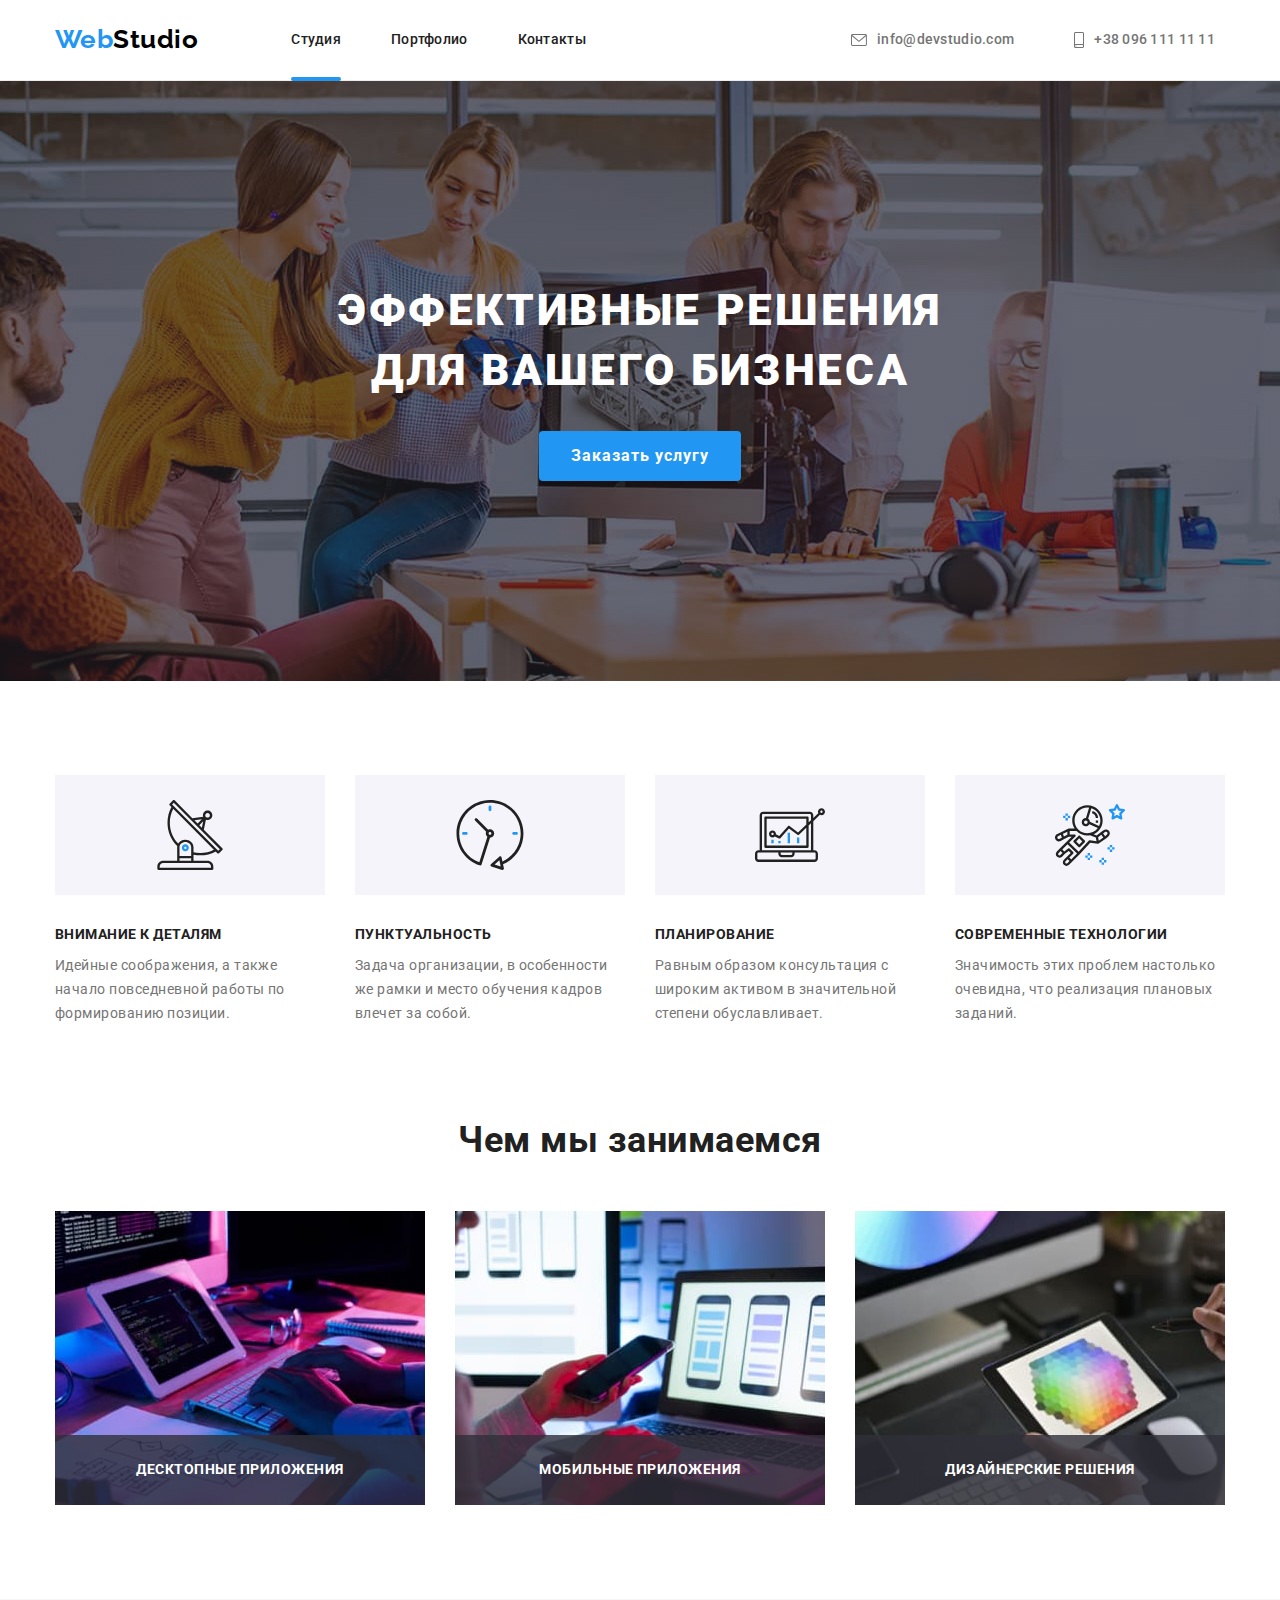
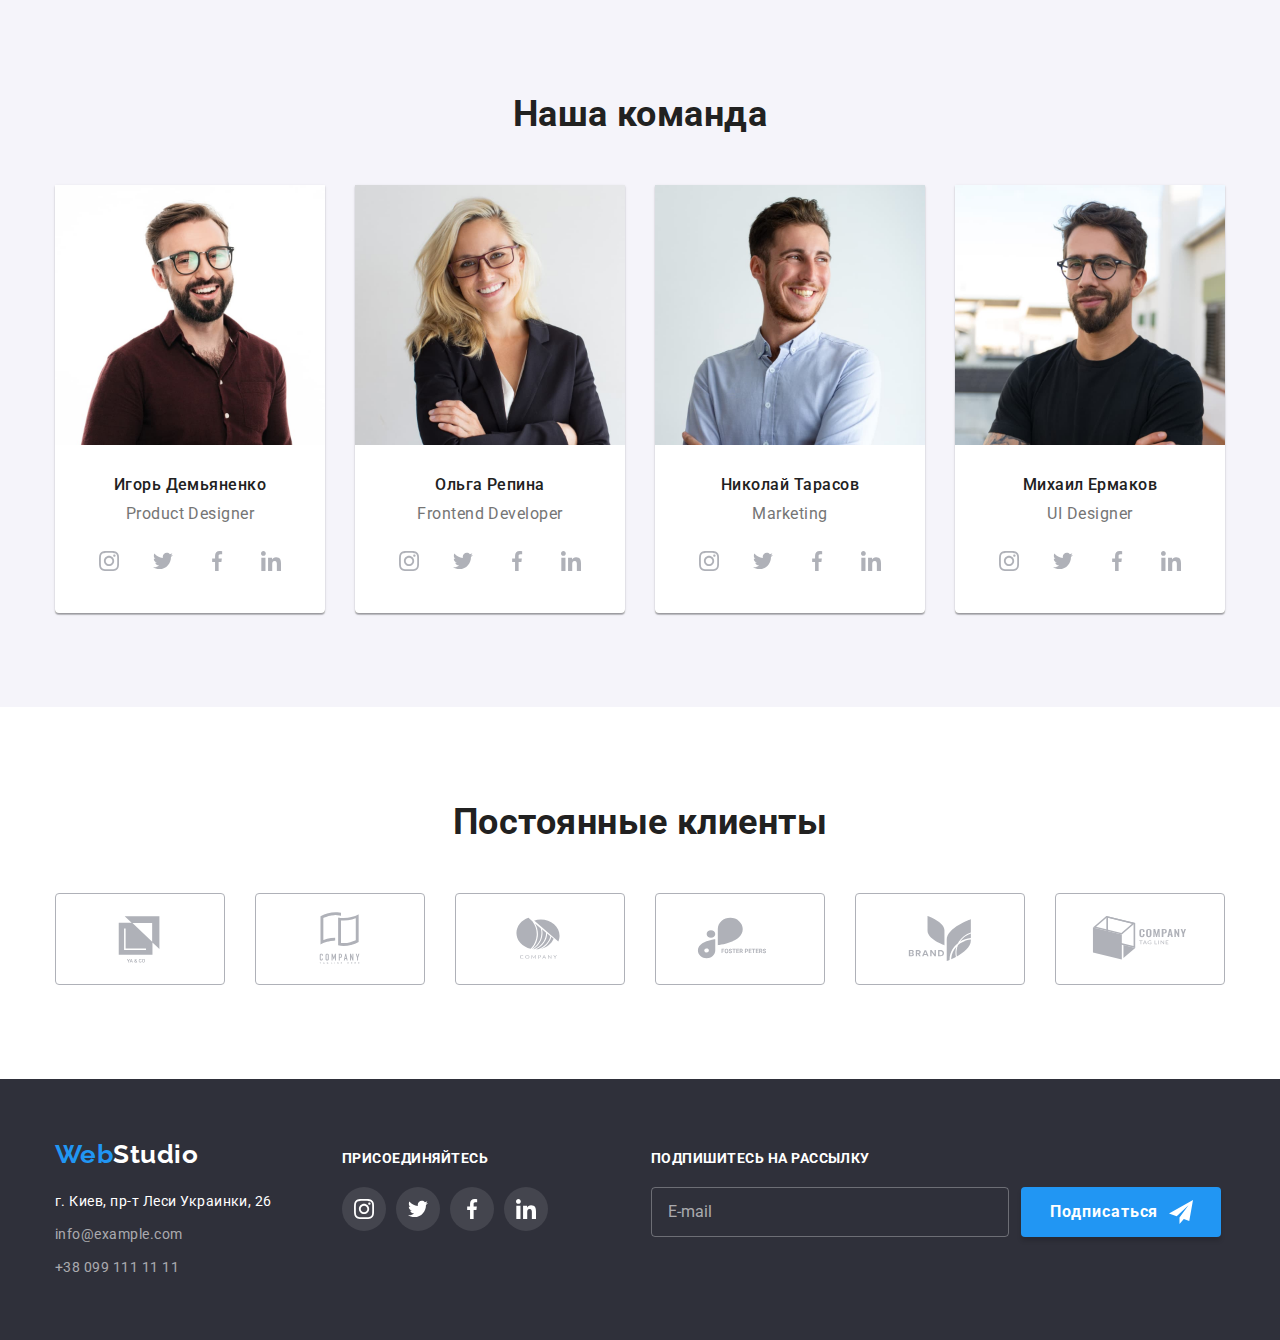
==== index.html @ 7fac299b "add SASS and BEM" ====
<!DOCTYPE html>
<html lang="ru">
  <head>
    <meta charset="UTF-8" />
    <meta http-equiv="X-UA-Compatible" content="IE=edge" />
    <meta name="viewport" content="width=device-width, initial-scale=1.0" />
    <link rel="preconnect" href="https://fonts.googleapis.com" />
    <link rel="preconnect" href="https://fonts.gstatic.com" crossorigin />
    <link
      href="https://fonts.googleapis.com/css2?family=Raleway:wght@700&family=Roboto:wght@400;500;700;900&display=swap"
      rel="stylesheet"
    />
    <title>Студия</title>
    <link
      rel="stylesheet"
      href="https://cdnjs.cloudflare.com/ajax/libs/modern-normalize/1.1.0/modern-normalize.min.css"
    />
    <link rel="stylesheet" href="./css/main.min.css" />
  </head>
  <body>
    <header class="header">
      <div class="container header-container">
        <nav class="nav">
          <a class="logo header__logo link" href="">Web<span class="logo--black">Studio</span></a>
          <ul class="nav-list list">
            <li class="nav-list__item">
              <a class="nav-list__link current link" href="./index.html">Студия</a>
            </li>
            <li class="nav-list__item">
              <a class="nav-list__link link" href="./portfolio.html">Портфолио</a>
            </li>
            <li class="nav-list__item">
              <a class="nav-list__link link" href="#contact">Контакты</a>
            </li>
          </ul>
        </nav>
        <ul class="contacts-list list">
          <li class="contacts-list__item">
            <a class="contacts-list__link link" href="mailto:info@devstudio.com">
              <svg width="16" height="12" class="contacts-list__icon">
                <use href="./images/icons.svg#icon-mail"></use>
              </svg>
              info@devstudio.com
            </a>
          </li>
          <li class="contacts-list__item">
            <a href="tel:+380961111111" class="contacts-list__link link">
              <svg width="10" height="16" class="contacts-list__icon">
                <use href="./images/icons.svg#icon-smartphone"></use>
              </svg>
              +38 096 111 11 11
            </a>
          </li>
        </ul>
      </div>
    </header>
    <main>
      <!--Hero-->
      <section class="hero">
        <div class="container hero-container">
          <h1 class="hero__title">Эффективные решения для вашего бизнеса</h1>
          <button type="button" class="btn hero__btn btn--center" data-modal-open>
            Заказать услугу
          </button>
        </div>
      </section>
      <!--Особенности-->
      <section class="benefits section">
        <!--h2 скрить как учит Репета-->
        <div class="container">
          <h2 class="benefits__title visually-hidden">Особенности</h2>
          <ul class="benefits-list list">
            <li class="benefits-list__item">
              <div class="benefits-list__icons">
                <svg width="70" height="70">
                  <use href="./images/icons.svg#icon-antenna" width="70" height="70"></use>
                </svg>
              </div>
              <h3 class="benefits-list__subtitle">Внимание к деталям</h3>
              <p class="benefits-list__subtext">
                Идейные соображения, а также начало повседневной работы по формированию позиции.
              </p>
            </li>
            <li class="benefits-list__item">
              <div class="benefits-list__icons">
                <svg width="70" height="70">
                  <use href="./images/icons.svg#icon-clock" width="70" height="70"></use>
                </svg>
              </div>
              <h3 class="benefits-list__subtitle">Пунктуальность</h3>
              <p class="benefits-list__subtext">
                Задача организации, в особенности же рамки и место обучения кадров влечет за собой.
              </p>
            </li>
            <li class="benefits-list__item">
              <div class="benefits-list__icons">
                <svg width="70" height="70">
                  <use href="./images/icons.svg#icon-diagram" width="70" height="70"></use>
                </svg>
              </div>
              <h3 class="benefits-list__subtitle">Планирование</h3>
              <p class="benefits-list__subtext">
                Равным образом консультация с широким активом в значительной степени обуславливает.
              </p>
            </li>
            <li class="benefits-list__item">
              <div class="benefits-list__icons">
                <svg width="70" height="70">
                  <use href="./images/icons.svg#icon-astronaut" width="70" height="70"></use>
                </svg>
              </div>
              <h3 class="benefits-list__subtitle">Современные технологии</h3>
              <p class="benefits-list__subtext">
                Значимость этих проблем настолько очевидна, что реализация плановых заданий.
              </p>
            </li>
          </ul>
        </div>
      </section>
      <!--Чем мы занимаемся-->
      <section class="examples section">
        <div class="container">
          <h2 class="examples__title title title--margin">Чем мы занимаемся</h2>
          <ul class="examples-list list">
            <li class="examples-list__item">
              <a class="examples-list__link link" href="">
                <div class="examples-list__wrap">
                  <h3 class="examples-list__subtitle">Десктопные приложения</h3>
                </div>
                <img src=".//images/box1.jpg" alt="верстка сайта" width="370" height="294"
              /></a>
            </li>
            <li class="examples-list__item">
              <a class="examples-list__link link" href="">
                <div class="examples-list__wrap">
                  <h3 class="examples-list__subtitle">Мобильные приложения</h3>
                </div>
                <img src=".//images/box2.jpg" alt="создание приложения" width="370" height="294"
              /></a>
            </li>
            <li class="examples-list__item">
              <a class="examples-list__link link" href="">
                <div class="examples-list__wrap">
                  <h3 class="examples-list__subtitle">Дизайнерские решения</h3>
                </div>
                <img src=".//images/box3.jpg" alt="цветовая палитра" width="370" height="294"
              /></a>
            </li>
          </ul>
        </div>
      </section>
      <!--Команда-->
      <section class="team section">
        <div class="container">
          <h2 class="team-title title title--margin">Наша команда</h2>
          <ul class="team-card card list">
            <li class="team-card__item">
              <div class="team-card__wrap">
                <img
                  class="team-card__photo"
                  src=".//images/designer.jpg"
                  alt="фотография Игоря Демьяненко"
                  width="270"
                  height="260"
                />
                <div class="team-card__text">
                  <h3 class="team-card__name">Игорь Демьяненко</h3>
                  <p lang="en" class="team-card__position">Product Designer</p>
                  <ul class="soc-list">
                    <li class="soc-list__item list">
                      <a href="" class="soc-list__link link">
                        <svg class="soc-list__icon" width="20" height="20">
                          <use href="./images/icons.svg#icon-instagram"></use>
                        </svg>
                      </a>
                    </li>
                    <li class="soc-list__item list">
                      <a href="" class="soc-list__link link">
                        <svg class="soc-list__icon" width="20" height="20">
                          <use href="./images/icons.svg#icon-twitter"></use>
                        </svg>
                      </a>
                    </li>
                    <li class="soc-list__item list">
                      <a href="" class="soc-list__link link">
                        <svg class="soc-list__icon" width="20" height="20">
                          <use href="./images/icons.svg#icon-facebook"></use>
                        </svg>
                      </a>
                    </li>
                    <li class="soc-list__item list">
                      <a href="" class="soc-list__link link">
                        <svg class="soc-list__icon" width="20" height="20">
                          <use href="./images/icons.svg#icon-linkedin"></use>
                        </svg>
                      </a>
                    </li>
                  </ul>
                </div>
              </div>
            </li>
            <li class="team-card__item">
              <div class="team-card__wrap">
                <img
                  class="team-card__photo"
                  src=".//images/developer.jpg"
                  alt="фотография Ольги Репиной"
                  width="270"
                  height="260"
                />
                <div class="team-card__text">
                  <h3 class="team-card__name">Ольга Репина</h3>
                  <p lang="en" class="team-card__position">Frontend Developer</p>
                  <ul class="soc-list">
                    <li class="soc-list__item list">
                      <a href="" class="soc-list__link link">
                        <svg class="soc-list__icon" width="20" height="20">
                          <use href="./images/icons.svg#icon-instagram"></use>
                        </svg>
                      </a>
                    </li>
                    <li class="soc-list__item list">
                      <a href="" class="soc-list__link link">
                        <svg class="soc-list__icon" width="20" height="20">
                          <use href="./images/icons.svg#icon-twitter"></use>
                        </svg>
                      </a>
                    </li>
                    <li class="soc-list__item list">
                      <a href="" class="soc-list__link link">
                        <svg class="soc-list__icon" width="20" height="20">
                          <use href="./images/icons.svg#icon-facebook"></use>
                        </svg>
                      </a>
                    </li>
                    <li class="soc-list__item list">
                      <a href="" class="soc-list__link link">
                        <svg class="soc-list__icon" width="20" height="20">
                          <use href="./images/icons.svg#icon-linkedin"></use>
                        </svg>
                      </a>
                    </li>
                  </ul>
                </div>
              </div>
            </li>
            <li class="team-card__item">
              <div class="team-card__wrap">
                <img
                  class="team-card__photo"
                  src=".//images/marketing.jpg"
                  alt="фотография Николая Тарасова"
                  width="270"
                  height="260"
                />
                <div class="team-card__text">
                  <h3 class="team-card__name">Николай Тарасов</h3>
                  <p lang="en" class="team-card__position">Marketing</p>
                  <ul class="soc-list">
                    <li class="soc-list__item list">
                      <a href="" class="soc-list__link link">
                        <svg class="soc-list__icon" width="20" height="20">
                          <use href="./images/icons.svg#icon-instagram"></use>
                        </svg>
                      </a>
                    </li>
                    <li class="soc-list__item list">
                      <a href="" class="soc-list__link link">
                        <svg class="soc-list__icon" width="20" height="20">
                          <use href="./images/icons.svg#icon-twitter"></use>
                        </svg>
                      </a>
                    </li>
                    <li class="soc-list__item list">
                      <a href="" class="soc-list__link link">
                        <svg class="soc-list__icon" width="20" height="20">
                          <use href="./images/icons.svg#icon-facebook"></use>
                        </svg>
                      </a>
                    </li>
                    <li class="soc-list__item list">
                      <a href="" class="soc-list__link link">
                        <svg class="soc-list__icon" width="20" height="20">
                          <use href="./images/icons.svg#icon-linkedin"></use>
                        </svg>
                      </a>
                    </li>
                  </ul>
                </div>
              </div>
            </li>
            <li class="team-card__item">
              <div class="team-card__wrap">
                <img
                  class="team-card__photo"
                  src=".//images/designer2.jpg"
                  alt="фотография Михаила Ермакова"
                  width="270"
                  height="260"
                />
                <div class="team-card__text">
                  <h3 class="team-card__name">Михаил Ермаков</h3>
                  <p lang="en" class="team-card__position">UI Designer</p>
                  <ul class="soc-list">
                    <li class="soc-list__item list">
                      <a href="" class="soc-list__link link">
                        <svg class="soc-list__icon" width="20" height="20">
                          <use href="./images/icons.svg#icon-instagram"></use>
                        </svg>
                      </a>
                    </li>
                    <li class="soc-list__item list">
                      <a href="" class="soc-list__link link">
                        <svg class="soc-list__icon" width="20" height="20">
                          <use href="./images/icons.svg#icon-twitter"></use>
                        </svg>
                      </a>
                    </li>
                    <li class="soc-list__item list">
                      <a href="" class="soc-list__link link">
                        <svg class="soc-list__icon" width="20" height="20">
                          <use href="./images/icons.svg#icon-facebook"></use>
                        </svg>
                      </a>
                    </li>
                    <li class="soc-list__item list">
                      <a href="" class="soc-list__link link">
                        <svg class="soc-list__icon" width="20" height="20">
                          <use href="./images/icons.svg#icon-linkedin"></use>
                        </svg>
                      </a>
                    </li>
                  </ul>
                </div>
              </div>
            </li>
          </ul>
        </div>
      </section>
      <!-- Наши клиенты -->
      <section class="clients">
        <div class="container">
          <h2 class="clients__title title title--margin">Постоянные клиенты</h2>
          <ul class="icons-list list">
            <li class="icons-list__item">
              <a class="icons-list__link" href="">
                <svg class="icons-list__icon" width="106" height="60">
                  <use href="./images/icons.svg#icon-client-1"></use>
                </svg>
              </a>
            </li>
            <li class="icons-list__item">
              <a class="icons-list__link" href="">
                <svg class="icons-list__icon" width="106" height="60">
                  <use href="./images/icons.svg#icon-client-2"></use>
                </svg>
              </a>
            </li>
            <li class="icons-list__item">
              <a class="icons-list__link" href="">
                <svg class="icons-list__icon" width="106" height="60">
                  <use href="./images/icons.svg#icon-client-3"></use>
                </svg>
              </a>
            </li>
            <li class="icons-list__item">
              <a class="icons-list__link" href="">
                <svg class="icons-list__icon" width="106" height="60">
                  <use href="./images/icons.svg#icon-client-4"></use>
                </svg>
              </a>
            </li>
            <li class="icons-list__item">
              <a class="icons-list__link" href="">
                <svg class="icons-list__icon" width="106" height="60">
                  <use href="./images/icons.svg#icon-client-5"></use>
                </svg>
              </a>
            </li>
            <li class="icons-list__item">
              <a class="icons-list__link" href="">
                <svg class="icons-list__icon" width="106" height="60">
                  <use href="./images/icons.svg#icon-client-6"></use>
                </svg>
              </a>
            </li>
          </ul>
        </div>
      </section>
    </main>
    <footer class="footer">
      <div class="container">
        <div class="footer__wrap" id="contact">
          <a href="" class="logo footer__logo link">Web<span class="logo--white">Studio</span></a>
          <address class="footer-contact">
            <p class="footer-contact__address">г. Киев, пр-т Леси Украинки, 26</p>
            <ul class="footer-contact__list list">
              <li class="footer-contact__item">
                <a href="mailto:info@example.com" class="footer-contact__link link"
                  >info@example.com</a
                >
              </li>
              <li class="footer-contact__item">
                <a href="tel:+380991111111" class="footer-contact__link link">+38 099 111 11 11</a>
              </li>
            </ul>
          </address>
        </div>
        <div class="footer-soc">
          <h2 class="footer-soc__title">присоединяйтесь</h2>
          <ul class="footer-soc__list list">
            <li class="footer-soc__item">
              <a href="" class="footer-soc__link link">
                <svg class="footer-soc__icon" width="20" height="20">
                  <use href="./images/icons.svg#icon-instagram"></use>
                </svg>
              </a>
            </li>
            <li class="footer-soc__item">
              <a href="" class="footer-soc__link link">
                <svg class="footer-soc__icon" width="20" height="20">
                  <use href="./images/icons.svg#icon-twitter"></use>
                </svg>
              </a>
            </li>
            <li class="footer-soc__item">
              <a href="" class="footer-soc__link link">
                <svg class="footer-soc__icon" width="20" height="20">
                  <use href="./images/icons.svg#icon-facebook"></use>
                </svg>
              </a>
            </li>
            <li class="footer-soc__item">
              <a href="" class="footer-soc__link link">
                <svg class="footer-soc__icon" width="20" height="20">
                  <use href="./images/icons.svg#icon-linkedin"></use>
                </svg>
              </a>
            </li>
          </ul>
        </div>
        <label class="subscribe subscribe--margin">
          <span class="subscribe__text">Подпишитесь на рассылку</span>
          <input type="email" name="sub-email" class="subscribe__input" placeholder="E-mail" />
        </label>
        <button type="submit" class="btn subscribe-btn subscribe-btn--margin btn--center">
          Подписаться
          <svg class="subscribe-btn__icon" width="24" height="24">
            <use href="./images/icons.svg#icon-send"></use>
          </svg>
        </button>
      </div>
    </footer>
    <div class="backdrop is-hidden" data-modal>
      <div class="modal">
        <button type="button" class="close-btn close-btn--position" data-modal-close>
          <svg class="icon-modal" width="11" height="11">
            <use href="./images/icons.svg#icon-close" aria-label="крестик"></use>
          </svg>
        </button>
        <form class="form">
          <h2 class="form__title">Оставьте свои данные, мы вам перезвоним</h2>
          <label class="form__label">
            <span class="form__text">Имя</span>
            <span class="form__wrap">
              <input type="text" name="user-name" class="form__input" />
              <svg class="form__icon" width="18" height="18">
                <use href="./images/icons.svg#icon-person"></use>
              </svg>
            </span>
          </label>
          <label class="form__label">
            <span class="form__text">Телефон</span>
            <span class="form__wrap">
              <input type="tel" name="tel" class="form__input" />
              <svg class="form__icon" width="18" height="18">
                <use href="./images/icons.svg#icon-phone"></use>
              </svg>
            </span>
          </label>
          <label class="form__label">
            <span class="form__text">Почта</span>
            <span class="form__wrap">
              <input type="email" name="email" class="form__input" />
              <svg class="form__icon" width="18" height="18">
                <use href="./images/icons.svg#icon-email"></use>
              </svg>
            </span>
          </label>
          <label class="form__label">
            <span class="form__text">Комментарий</span>
            <textarea name="comment" class="form__textarea" placeholder="Введите текст"></textarea>
          </label>
          <label class="form__policy">
            <input
              type="checkbox"
              name="policy"
              value="agree"
              class="form__checkbox visually-hidden"
            />
            <span class="form__policy-icon">
              <svg width="16" height="15">
                <use href="./images/icons.svg#icon-check"></use>
              </svg>
            </span>
            <span class="form__text-policy">
              Соглашаюсь с рассылкой и принимаю
              <a href="" class="form__link">Условия договора</a>
            </span>
          </label>
          <button type="submit" class="btn btn-modal btn--center">Отправить</button>
        </form>
      </div>
    </div>
    <script src="./js/modal.js"></script>
  </body>
</html>
---- css/main.min.css ----
:root{--primary-text-color: #757575;--secondary-text-color: #212121;--accent-text-color: #2196f3;--primary-bgc: #e5e5e5;--secondary-bgc: #2f303a;--typical-gap: 30px;--cubic-bezier: cubic-bezier(0.4, 0, 0.2, 1)}.visually-hidden{position:absolute;white-space:nowrap;width:1px;height:1px;overflow:hidden;border:0;padding:0;clip:rect(0 0 0 0);-webkit-clip-path:inset(50%);clip-path:inset(50%);margin:-1px}.is-hidden{opacity:0;visibility:hidden;pointer-events:none}.no-scroll{overflow:hidden}p,h1,h2,h3,h4,h5,h6{margin:0}ul{margin:0;padding-left:0}button{cursor:pointer}body{font-family:var(--main-font)}a{color:currentColor}address{font-style:normal}img{display:block;max-width:100%;height:auto}body{font-family:"Roboto",sans-serif;color:var(--primary-text-color);letter-spacing:.03em;font-size:16px}.list{list-style:none}.link{text-decoration:none}.logo{font-family:"Raleway",sans-serif;font-weight:700;font-size:26px;line-height:1.19;color:var(--accent-text-color)}.section{padding-bottom:94px;padding-top:94px}.container{width:1200px;padding-left:15px;padding-right:15px;margin-left:auto;margin-right:auto}.title{text-align:center;font-weight:700;font-size:36px;line-height:1.17;color:var(--secondary-text-color)}.title--margin{margin-bottom:50px}.btn{display:-webkit-box;display:-ms-flexbox;display:flex;-webkit-box-pack:center;-ms-flex-pack:center;justify-content:center;-webkit-box-align:center;-ms-flex-align:center;align-items:center;min-width:200px;height:50px;padding-top:10px;padding-bottom:10px;font-weight:700;font-size:16px;line-height:1.88;letter-spacing:.06em;color:#fff;background-color:var(--accent-text-color);border:rgba(0,0,0,0);border-radius:4px;-webkit-box-shadow:0px 4px 4px rgba(0,0,0,.15);box-shadow:0px 4px 4px rgba(0,0,0,.15);-webkit-transition:background-color 250ms var(--cubic-bezier);transition:background-color 250ms var(--cubic-bezier)}.btn--center{margin-left:auto;margin-right:auto}.backdrop{position:fixed;top:0;left:0;display:block;background-color:rgba(0,0,0,.2);width:100%;height:100%;-webkit-box-shadow:0px 1px 3px rgba(0,0,0,.12),0px 1px 1px rgba(0,0,0,.14),0px 2px 1px rgba(0,0,0,.2);box-shadow:0px 1px 3px rgba(0,0,0,.12),0px 1px 1px rgba(0,0,0,.14),0px 2px 1px rgba(0,0,0,.2);border-radius:4px;-webkit-transition:visibility 1000ms var(--cubic-bezier),opacity 1000ms var(--cubic-bezier);transition:visibility 1000ms var(--cubic-bezier),opacity 1000ms var(--cubic-bezier)}.backdrop.is-hidden .modal{-webkit-transform:translate(150%, 150%) scale(2);transform:translate(150%, 150%) scale(2)}.modal{position:absolute;top:50%;left:50%;width:528px;height:581px;padding:40px;-webkit-transform:translate(-50%, -50%) scale(1);transform:translate(-50%, -50%) scale(1);-webkit-transition:-webkit-transform 1000ms var(--cubic-bezier);transition:-webkit-transform 1000ms var(--cubic-bezier);transition:transform 1000ms var(--cubic-bezier);transition:transform 1000ms var(--cubic-bezier), -webkit-transform 1000ms var(--cubic-bezier);background-color:#fff;-webkit-box-shadow:0px 1px 3px rgba(0,0,0,.12),0px 1px 1px rgba(0,0,0,.14),0px 2px 1px rgba(0,0,0,.2);box-shadow:0px 1px 3px rgba(0,0,0,.12),0px 1px 1px rgba(0,0,0,.14),0px 2px 1px rgba(0,0,0,.2);border-radius:4px}.close-btn{position:absolute;top:0;right:0;width:30px;height:30px;border:1px solid rgba(0,0,0,.1);background-color:rgba(0,0,0,0);border-radius:50%;-webkit-transition:fill 250ms var(--cubic-bezier),border 250ms var(--cubic-bezier);transition:fill 250ms var(--cubic-bezier),border 250ms var(--cubic-bezier)}.close-btn:hover,.close-btn:focus{fill:var(--accent-text-color);border:2px solid var(--accent-text-color)}.close-btn--position{margin-right:8px;margin-top:8px}.form__title{margin-bottom:12px;font-weight:700;font-size:20px;line-height:1.15;text-align:center;color:var(--secondary-text-color)}.form__label{display:block;margin-bottom:10px}.form__input{width:100%;padding-top:11px;padding-bottom:11px;padding-left:42px;border:1px solid rgba(33,33,33,.2);border-radius:4px;-webkit-transition:border-color 250ms var(--cubic-bezier);transition:border-color 250ms var(--cubic-bezier)}.form__input:focus-within{border-color:var(--accent-text-color);outline:rgba(0,0,0,0)}.form__text{display:block;font-size:12px;line-height:1.16;letter-spacing:.01em;margin-bottom:4px}.form__wrap{display:block;position:relative}.form__icon{position:absolute;top:50%;left:12px;-webkit-transform:translateY(-50%);transform:translateY(-50%);-webkit-transition:fill 250ms var(--cubic-bezier);transition:fill 250ms var(--cubic-bezier)}.form__textarea{width:100%;height:120px;padding:12px 16px;border:1px solid rgba(33,33,33,.2);border-radius:4px;resize:none;-webkit-transition:border-color 250ms var(--cubic-bezier);transition:border-color 250ms var(--cubic-bezier)}.form__textarea::-webkit-input-placeholder{font-size:14px;line-height:1.33;letter-spacing:.01em;color:rgba(117,117,117,.5)}.form__textarea::-moz-placeholder{font-size:14px;line-height:1.33;letter-spacing:.01em;color:rgba(117,117,117,.5)}.form__textarea:-ms-input-placeholder{font-size:14px;line-height:1.33;letter-spacing:.01em;color:rgba(117,117,117,.5)}.form__textarea::-ms-input-placeholder{font-size:14px;line-height:1.33;letter-spacing:.01em;color:rgba(117,117,117,.5)}.form__textarea::placeholder{font-size:14px;line-height:1.33;letter-spacing:.01em;color:rgba(117,117,117,.5)}.form__textarea:focus-within{border-color:var(--accent-text-color);outline:rgba(0,0,0,0)}.form__text-policy{font-size:14px;line-height:1.71;letter-spacing:.03em}.form__link{color:var(--accent-text-color);-webkit-transition:-webkit-text-decoration 250ms var(--cubic-bezier);transition:-webkit-text-decoration 250ms var(--cubic-bezier);transition:text-decoration 250ms var(--cubic-bezier);transition:text-decoration 250ms var(--cubic-bezier), -webkit-text-decoration 250ms var(--cubic-bezier)}.form__link:hover,.form__link:focus{text-decoration:none}.form__policy{display:-webkit-box;display:-ms-flexbox;display:flex;-webkit-box-pack:center;-ms-flex-pack:center;justify-content:center;-webkit-box-align:center;-ms-flex-align:center;align-items:center}.form__wrap:focus-within>.form__icon{fill:var(--accent-text-color)}.form__policy-icon{display:-webkit-box;display:-ms-flexbox;display:flex;-webkit-box-pack:center;-ms-flex-pack:center;justify-content:center;-webkit-box-align:center;-ms-flex-align:center;align-items:center;margin-right:8px;width:16px;height:15px;border:2px solid #000;border-radius:3px;fill:rgba(0,0,0,0);-webkit-transition:border-color 250ms var(--cubic-bezier),background-color 250ms var(--cubic-bezier),fill 250ms var(--cubic-bezier),-webkit-box-shadow 250ms var(--cubic-bezier);transition:border-color 250ms var(--cubic-bezier),background-color 250ms var(--cubic-bezier),fill 250ms var(--cubic-bezier),-webkit-box-shadow 250ms var(--cubic-bezier);transition:box-shadow 250ms var(--cubic-bezier),border-color 250ms var(--cubic-bezier),background-color 250ms var(--cubic-bezier),fill 250ms var(--cubic-bezier);transition:box-shadow 250ms var(--cubic-bezier),border-color 250ms var(--cubic-bezier),background-color 250ms var(--cubic-bezier),fill 250ms var(--cubic-bezier),-webkit-box-shadow 250ms var(--cubic-bezier)}.form__checkbox:focus+.form__policy-icon{-webkit-box-shadow:0px 3px 1px rgba(0,0,0,.1),0px 1px 2px rgba(0,0,0,.08),0px 2px 2px rgba(0,0,0,.12);box-shadow:0px 3px 1px rgba(0,0,0,.1),0px 1px 2px rgba(0,0,0,.08),0px 2px 2px rgba(0,0,0,.12);border-color:var(--accent-text-color)}.form__checkbox:checked+.form__policy-icon{border-color:rgba(0,0,0,0);fill:#fff;background-color:var(--accent-text-color)}.btn-modal{margin-top:var(--typical-gap)}.btn-modal:hover,.btn-modal:focus{background-color:#188ce8}.subscribe{display:block}.subscribe--margin{margin-top:12px;margin-left:93px}.subscribe__text{margin-bottom:20px;display:block;font-weight:700;font-size:14px;line-height:1.14;text-transform:uppercase;color:#fff}.subscribe__input{width:358px;height:50px;padding:15px 16px;color:#fff;border:1px solid rgba(255,255,255,.3);border-radius:4px;background-color:rgba(0,0,0,0)}.subscribe__input::-webkit-input-placeholder{font-size:16px;line-height:1.25;color:rgba(255,255,255,.6)}.subscribe__input::-moz-placeholder{font-size:16px;line-height:1.25;color:rgba(255,255,255,.6)}.subscribe__input:-ms-input-placeholder{font-size:16px;line-height:1.25;color:rgba(255,255,255,.6)}.subscribe__input::-ms-input-placeholder{font-size:16px;line-height:1.25;color:rgba(255,255,255,.6)}.subscribe__input::placeholder{font-size:16px;line-height:1.25;color:rgba(255,255,255,.6)}.subscribe-btn{position:relative;-webkit-box-pack:start;-ms-flex-pack:start;justify-content:start;padding-left:29px}.subscribe-btn--margin{margin-left:12px;margin-top:48px}.subscribe-btn:hover,.subscribe-btn:focus{background-color:#188ce8}.subscribe-btn__icon{position:absolute;top:50%;right:28px;-webkit-transform:translateY(-50%);transform:translateY(-50%)}.header{border-bottom:1px solid #ececec}.header-container{display:-webkit-box;display:-ms-flexbox;display:flex;-webkit-box-align:center;-ms-flex-align:center;align-items:center}.header__logo{padding-top:24px;padding-bottom:25px}.logo--black{color:#000}.nav{display:-webkit-box;display:-ms-flexbox;display:flex;-webkit-box-align:center;-ms-flex-align:center;align-items:center}.current{color:var(--accent-text-color)}.current::after{content:"";position:absolute;bottom:0;left:0;margin-bottom:-1px;width:100%;height:4px;background-color:var(--accent-text-color);border-radius:2px}.nav-list{display:-webkit-box;display:-ms-flexbox;display:flex;margin-left:93px;color:var(--secondary-text-color)}.nav-list__link{display:block;padding-top:32px;padding-bottom:32px;font-weight:500;font-size:14px;line-height:1.14;letter-spacing:.02em;color:var(--secondary-text-color);-webkit-transition:color 250ms var(--cubic-bezier);transition:color 250ms var(--cubic-bezier)}.nav-list__link:hover,.nav-list__link:focus{color:var(--accent-text-color)}.nav-list__item{position:relative;margin-right:50px}.nav-list__item:not(:last-child){margin-right:50px}.contacts-list{display:-webkit-box;display:-ms-flexbox;display:flex;-webkit-box-pack:baseline;-ms-flex-pack:baseline;justify-content:baseline;margin-left:auto}.contacts-list__link{display:-webkit-box;display:-ms-flexbox;display:flex;-webkit-box-pack:baseline;-ms-flex-pack:baseline;justify-content:baseline;-webkit-box-align:center;-ms-flex-align:center;align-items:center;margin-left:50px;font-weight:500;font-size:14px;line-height:1.14;letter-spacing:.02em;color:var(--primary-text-color);-webkit-transition:color 250ms var(--cubic-bezier);transition:color 250ms var(--cubic-bezier);margin-right:10px;fill:currentColor;-webkit-transition:fill 250ms var(--cubic-bezier);transition:fill 250ms var(--cubic-bezier)}.contacts-list__link:hover,.contacts-list__link:focus{color:var(--accent-text-color)}.contacts-list__icon{margin-right:10px;fill:currentColor;-webkit-transition:fill 250ms var(--cubic-bezier);transition:fill 250ms var(--cubic-bezier)}.contacts-list__link:hover .contacts-list__icon,.contacts-list__link:focus .contacts-list__icon{fill:var(--accent-text-color)}.hero{background-color:#c4c4c4;text-align:center;padding-top:200px;padding-bottom:200px;background-image:-webkit-gradient(linear, left top, left bottom, from(rgba(47, 48, 58, 0.4)), to(rgba(47, 48, 58, 0.4))),url(../images/hero-bg.jpg);background-image:linear-gradient(rgba(47, 48, 58, 0.4), rgba(47, 48, 58, 0.4)),url(../images/hero-bg.jpg);background-repeat:no-repeat;background-position:center;max-width:1600px;margin-left:auto;margin-right:auto;background-size:cover}.hero__title{max-width:696px;text-align:center;margin:0 auto;font-weight:900;font-size:44px;line-height:1.36;letter-spacing:.06em;color:#fff;text-transform:uppercase}.hero__btn{margin-top:var(--typical-gap);padding-left:32px;padding-right:32px}.hero__btn:hover,.hero__btn:focus{background-color:#188ce8}.benefits-list{display:-webkit-box;display:-ms-flexbox;display:flex}.benefits-list__item{-ms-flex-preferred-size:calc((100% - 90px)/4);flex-basis:calc((100% - 90px)/4);margin-right:var(--typical-gap)}.benefits-list__item:last-child{margin-right:0}.benefits-list__icons{display:-webkit-box;display:-ms-flexbox;display:flex;-webkit-box-pack:center;-ms-flex-pack:center;justify-content:center;-webkit-box-align:center;-ms-flex-align:center;align-items:center;width:100%;height:120px;background-color:#f5f4fa;margin-right:var(--typical-gap);margin-bottom:var(--typical-gap)}.benefits-list__icons:last-child{margin-right:0}.benefits-list__subtitle{display:-webkit-inline-box;display:-ms-inline-flexbox;display:inline-flex;margin-bottom:10px;font-weight:700;font-size:14px;line-height:1.14;color:var(--secondary-text-color);text-transform:uppercase}.benefits-list__subtext{font-size:14px;line-height:24px}.examples{padding-top:0}.examples-list{display:-webkit-box;display:-ms-flexbox;display:flex;margin-right:calc(-1*var(--typical-gap))}.examples-list__item{-ms-flex-preferred-size:33.3333333333%;flex-basis:33.3333333333%;margin-right:var(--typical-gap)}.examples-list__link{position:relative}.examples-list__wrap{position:absolute;bottom:0;left:0;width:100%;background:rgba(47,48,58,.8)}.examples-list__subtitle{padding-top:27px;padding-bottom:27px;font-weight:700;font-size:14px;line-height:1.14;text-align:center;text-transform:uppercase;color:#fff}.team{background:#f5f4fa}.team-card{display:-webkit-box;display:-ms-flexbox;display:flex;margin-right:calc(-1*var(--typical-gap))}.team-card__item{-ms-flex-preferred-size:calc(25% - var(--typical-gap));flex-basis:calc(25% - var(--typical-gap));margin-right:var(--typical-gap);background-color:#fff}.team-card__wrap{-webkit-box-shadow:0px 1px 3px rgba(0,0,0,.12),0px 1px 1px rgba(0,0,0,.14),0px 2px 1px rgba(0,0,0,.2);box-shadow:0px 1px 3px rgba(0,0,0,.12),0px 1px 1px rgba(0,0,0,.14),0px 2px 1px rgba(0,0,0,.2);border-radius:0px 0px 4px 4px}.team-card__text{padding-top:var(--typical-gap);padding-bottom:var(--typical-gap)}.team-card__name{font-weight:500;text-align:center;margin-bottom:10px;font-size:16px;line-height:1.19;color:var(--secondary-text-color)}.team-card__position{text-align:center;line-height:1.19;margin-bottom:16px}.soc-list{display:-webkit-box;display:-ms-flexbox;display:flex;-webkit-box-pack:center;-ms-flex-pack:center;justify-content:center}.soc-list__item{margin-right:10px}.soc-list__item:last-child{margin-right:0}.soc-list__link{display:-webkit-box;display:-ms-flexbox;display:flex;-webkit-box-pack:center;-ms-flex-pack:center;justify-content:center;-webkit-box-align:center;-ms-flex-align:center;align-items:center;width:44px;height:44px;border-radius:50%;-webkit-transition:background-color 250ms var(--cubic-bezier);transition:background-color 250ms var(--cubic-bezier)}.soc-list__link:hover,.soc-list__link:focus{background-color:var(--accent-text-color)}.soc-list__icon{fill:#afb1b8;-webkit-transition:fill 250ms var(--cubic-bezier);transition:fill 250ms var(--cubic-bezier)}.soc-list__link:hover .soc-list__icon,.soc-list__link:focus .soc-list__icon{fill:#fff}.clients{padding-top:94px;padding-bottom:94px}.icons-list{display:-webkit-box;display:-ms-flexbox;display:flex}.icons-list__item{width:calc((100% - 150px)/6);height:92px;margin-right:var(--typical-gap)}.icons-list__item:last-child{margin-right:0}.icons-list__link{display:-webkit-box;display:-ms-flexbox;display:flex;-webkit-box-pack:center;-ms-flex-pack:center;justify-content:center;-webkit-box-align:center;-ms-flex-align:center;align-items:center;width:100%;height:100%;border:1px solid #afb1b8;border-radius:4px;-webkit-transition:border-color 250ms var(--cubic-bezier);transition:border-color 250ms var(--cubic-bezier)}.icons-list__link:hover,.icons-list__link:focus{border-color:var(--accent-text-color)}.icons-list__icon{fill:#afb1b8;-webkit-transition:fill 250ms var(--cubic-bezier);transition:fill 250ms var(--cubic-bezier)}.icons-list__link:hover .icons-list__icon,.icons-list__link:focus .icons-list__icon{fill:var(--accent-text-color)}.footer{background-color:var(--secondary-bgc);padding-top:60px;padding-bottom:60px}.footer .container{display:-webkit-box;display:-ms-flexbox;display:flex}.footer__logo{display:-webkit-inline-box;display:-ms-inline-flexbox;display:inline-flex;margin-bottom:20px}.logo--white{color:#fff}.footer-contact__item{margin-bottom:9px}.footer-contact__item:last-child{margin-bottom:0px}.footer-contact__address{margin-bottom:9px;font-size:14px;line-height:1.71;color:#fff}.footer-contact__link{font-size:14px;line-height:1.71;color:rgba(255,255,255,.6);-webkit-transition:color 250ms var(--cubic-bezier);transition:color 250ms var(--cubic-bezier)}.footer-contact__link:focus,.footer-contact__link:hover{color:var(--accent-text-color)}.footer-soc{margin-top:12px;margin-left:70px}.footer-soc__title{font-weight:700;font-size:14px;line-height:1.14;text-transform:uppercase;color:#fff}.footer-soc__list{display:-webkit-box;display:-ms-flexbox;display:flex}.footer-soc__item{width:44px;height:44px;margin-right:10px;margin-top:20px}.footer-soc__link{display:-webkit-box;display:-ms-flexbox;display:flex;-webkit-box-pack:center;-ms-flex-pack:center;justify-content:center;-webkit-box-align:center;-ms-flex-align:center;align-items:center;width:100%;height:100%;background-color:rgba(255,255,255,.1);border-radius:50%;-webkit-transition:background-color 250ms var(--cubic-bezier);transition:background-color 250ms var(--cubic-bezier)}.footer-soc__link:hover,.footer-soc__link:focus{background-color:var(--accent-text-color)}.footer-soc__icon{fill:#fff}.portfolio__list{display:-webkit-box;display:-ms-flexbox;display:flex;-webkit-box-pack:center;-ms-flex-pack:center;justify-content:center;margin-bottom:50px}.portfolio__item:not(:first-child){margin-left:8px}.portfolio__btn{border-color:rgba(0,0,0,0);border-radius:4px;padding:6px 22px;font-family:"Roboto",sans-serif;font-style:normal;font-weight:500;line-height:1.63;letter-spacing:.03em;color:var(--secondary-text-color);background-color:#f5f4fa;border-radius:4px;-webkit-transition:background-color 250ms var(--cubic-bezier),color 250ms var(--cubic-bezier),-webkit-box-shadow 250ms var(--cubic-bezier);transition:background-color 250ms var(--cubic-bezier),color 250ms var(--cubic-bezier),-webkit-box-shadow 250ms var(--cubic-bezier);transition:background-color 250ms var(--cubic-bezier),box-shadow 250ms var(--cubic-bezier),color 250ms var(--cubic-bezier);transition:background-color 250ms var(--cubic-bezier),box-shadow 250ms var(--cubic-bezier),color 250ms var(--cubic-bezier),-webkit-box-shadow 250ms var(--cubic-bezier)}.portfolio__btn:hover,.portfolio__btn:focus{color:#fff;background-color:var(--accent-text-color);-webkit-box-shadow:0px 3px 1px rgba(0,0,0,.1),0px 1px 2px rgba(0,0,0,.08),0px 2px 2px rgba(0,0,0,.12);box-shadow:0px 3px 1px rgba(0,0,0,.1),0px 1px 2px rgba(0,0,0,.08),0px 2px 2px rgba(0,0,0,.12)}.card-set{display:-webkit-box;display:-ms-flexbox;display:flex;-ms-flex-wrap:wrap;flex-wrap:wrap;margin-top:calc(-1*var(--typical-gap));margin-right:calc(-1*var(--typical-gap))}.card-set__item{margin-top:var(--typical-gap);margin-right:var(--typical-gap);-ms-flex-preferred-size:calc(33.3333333333% - var(--typical-gap));flex-basis:calc(33.3333333333% - var(--typical-gap))}.card-set__link{display:block;-webkit-transition:-webkit-box-shadow 250ms var(--cubic-bezier);transition:-webkit-box-shadow 250ms var(--cubic-bezier);transition:box-shadow 250ms var(--cubic-bezier);transition:box-shadow 250ms var(--cubic-bezier), -webkit-box-shadow 250ms var(--cubic-bezier)}.card-set__link:hover,.card-set__link:focus{-webkit-box-shadow:0px 1px 1px rgba(0,0,0,.12),0px 4px 4px rgba(0,0,0,.06),1px 4px 6px rgba(0,0,0,.16);box-shadow:0px 1px 1px rgba(0,0,0,.12),0px 4px 4px rgba(0,0,0,.06),1px 4px 6px rgba(0,0,0,.16)}.card-set__wrap{position:relative;overflow:hidden}.card-set__wrap::before{content:"";position:absolute;-webkit-transform:translateY(100%);transform:translateY(100%);-webkit-transition:-webkit-transform 250ms var(--cubic-bezier);transition:-webkit-transform 250ms var(--cubic-bezier);transition:transform 250ms var(--cubic-bezier);transition:transform 250ms var(--cubic-bezier), -webkit-transform 250ms var(--cubic-bezier);display:block;width:100%;height:100%;background-color:rgba(33,150,243,.9)}.card-set__image{max-width:370px}.card-set__overlay{position:absolute;-webkit-transform:translateY(100%);transform:translateY(100%);-webkit-transition:-webkit-transform 250ms var(--cubic-bezier);transition:-webkit-transform 250ms var(--cubic-bezier);transition:transform 250ms var(--cubic-bezier);transition:transform 250ms var(--cubic-bezier), -webkit-transform 250ms var(--cubic-bezier);top:0;left:0;padding-left:24px;padding-right:24px;display:-webkit-box;display:-ms-flexbox;display:flex;-webkit-box-pack:center;-ms-flex-pack:center;justify-content:center;-webkit-box-align:center;-ms-flex-align:center;align-items:center;width:100%;height:100%;font-size:18px;line-height:1.56;color:#fff}.card-set__info{padding:20px 24px;background:#fff;border-bottom:1px solid #eee;border-left:1px solid #eee;border-right:1px solid #eee}.card-set__name{font-weight:700;font-size:18px;line-height:2;color:var(--secondary-text-color);letter-spacing:.06em}.card-set__text{margin-top:4px;line-height:1.88;color:var(--primary-text-color)}.card-set__link:hover .card-set__wrap::before,.card-set__link:hover .card-set__overlay{-webkit-transform:translateY(0);transform:translateY(0)}/*# sourceMappingURL=main.min.css.map */
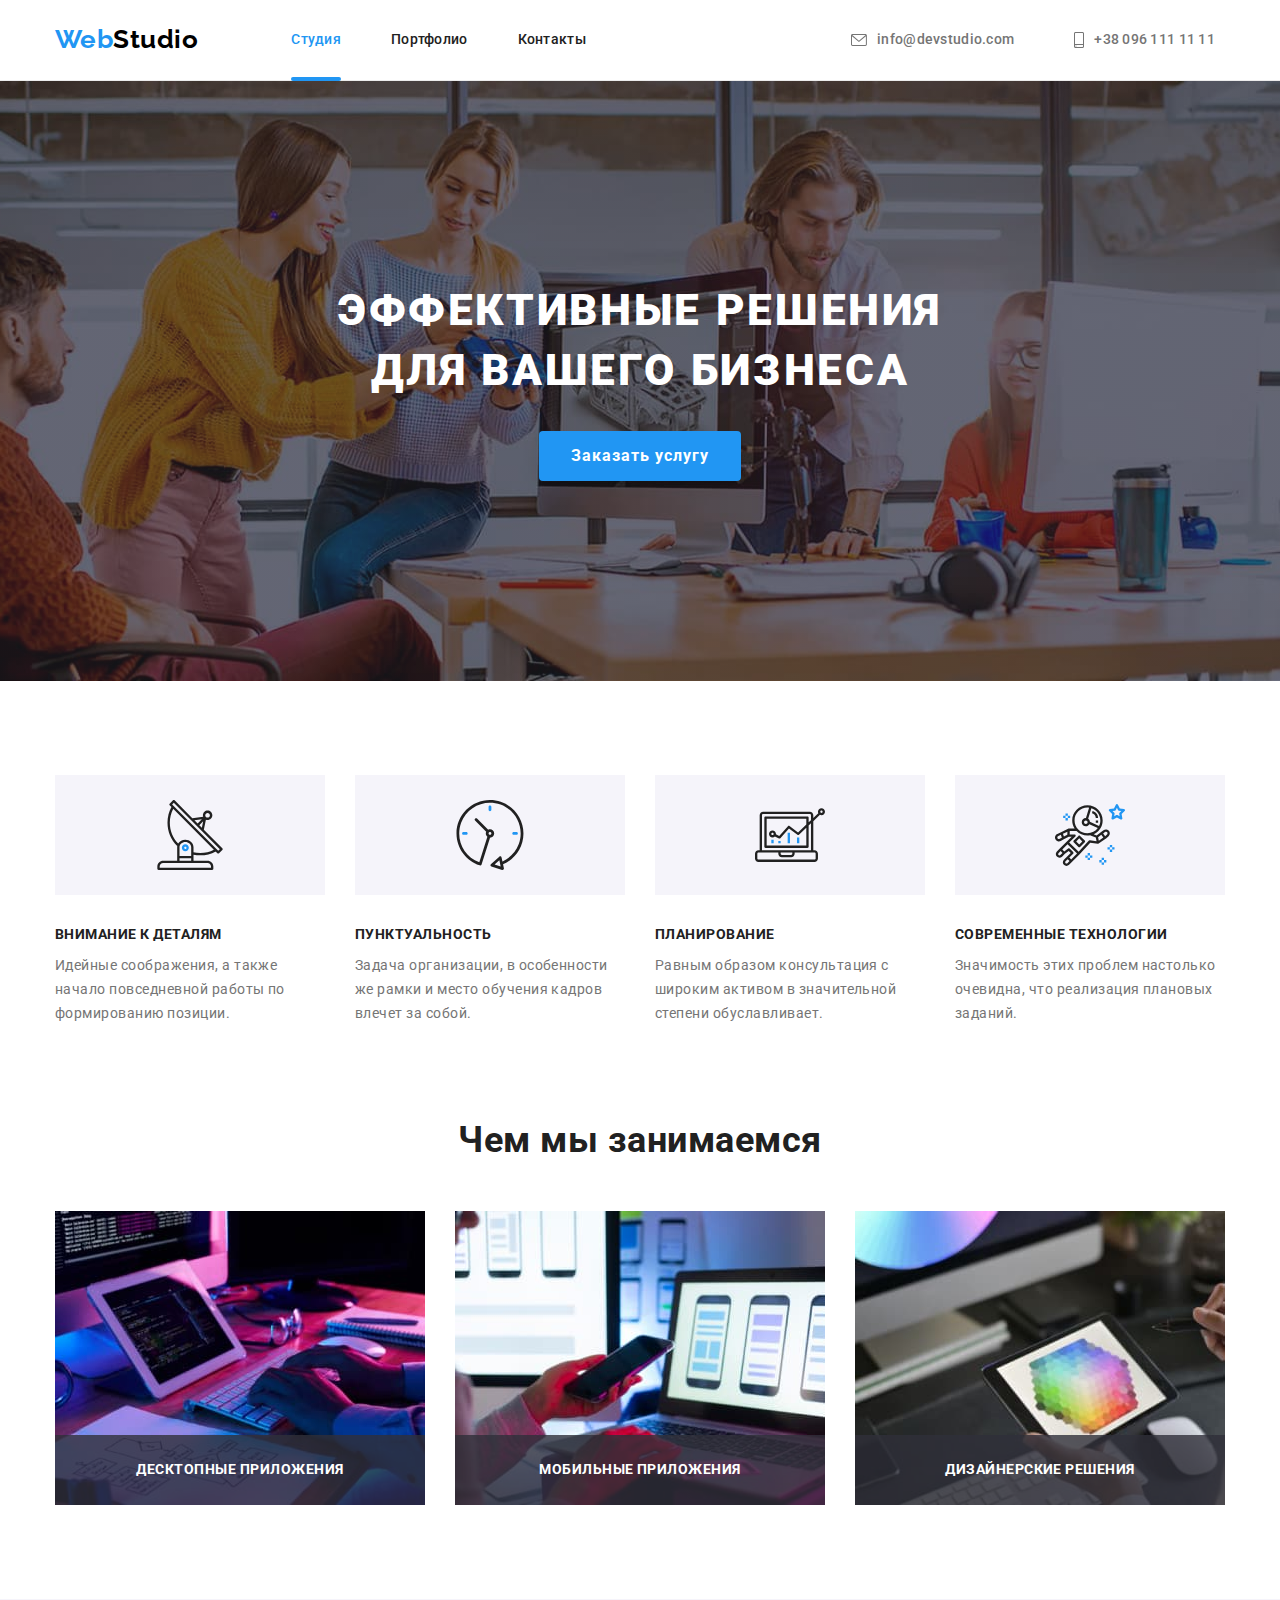
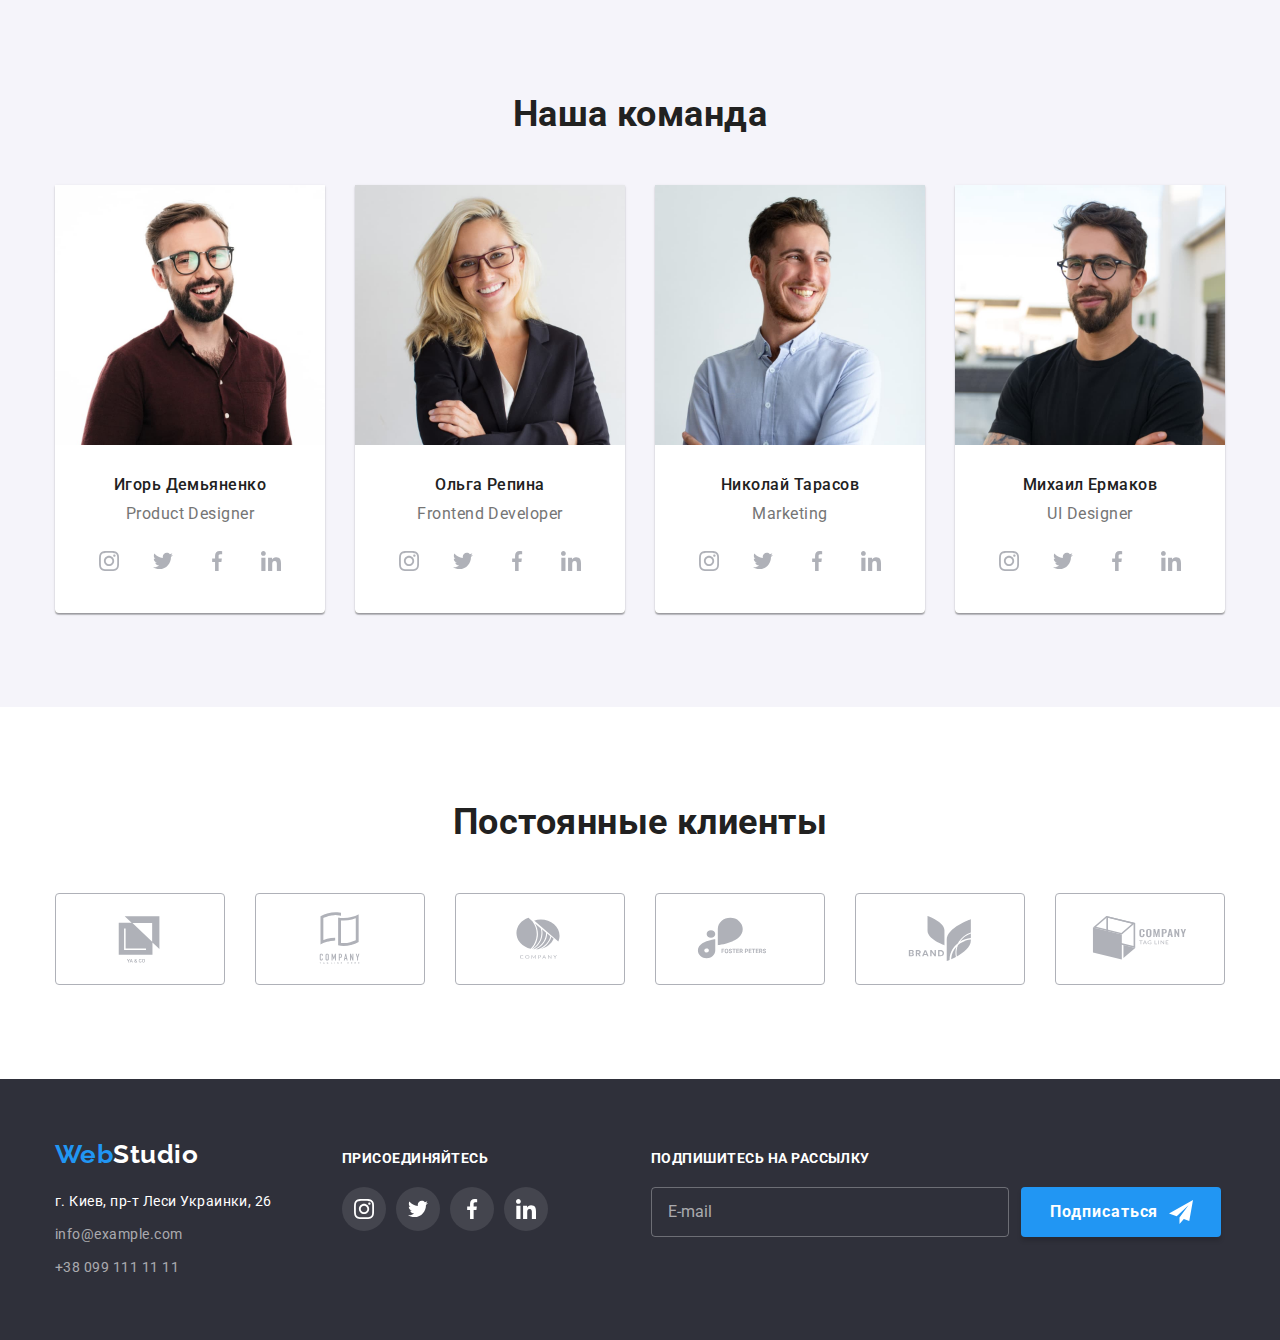
==== commit 4b5321ab: "add edits" ====
--- a/index.html
+++ b/index.html
@@ -21,10 +21,10 @@
     <header class="header">
       <div class="container header-container">
         <nav class="nav">
-          <a class="logo header__logo link" href="">Web<span class="logo--black">Studio</span></a>
+          <a class="logo logo--header link" href="">Web<span class="logo--black">Studio</span></a>
           <ul class="nav-list list">
             <li class="nav-list__item">
-              <a class="nav-list__link current link" href="./index.html">Студия</a>
+              <a class="nav-list__link nav-list__link--current link" href="./index.html">Студия</a>
             </li>
             <li class="nav-list__item">
               <a class="nav-list__link link" href="./portfolio.html">Портфолио</a>
@@ -65,52 +65,52 @@
         </div>
       </section>
       <!--Особенности-->
-      <section class="benefits section">
+      <section class="section">
         <!--h2 скрить как учит Репета-->
         <div class="container">
           <h2 class="benefits__title visually-hidden">Особенности</h2>
-          <ul class="benefits-list list">
-            <li class="benefits-list__item">
-              <div class="benefits-list__icons">
+          <ul class="benefits list">
+            <li class="benefits__item">
+              <div class="benefits__icons">
                 <svg width="70" height="70">
                   <use href="./images/icons.svg#icon-antenna" width="70" height="70"></use>
                 </svg>
               </div>
-              <h3 class="benefits-list__subtitle">Внимание к деталям</h3>
-              <p class="benefits-list__subtext">
+              <h3 class="benefits__subtitle">Внимание к деталям</h3>
+              <p class="benefits__subtext">
                 Идейные соображения, а также начало повседневной работы по формированию позиции.
               </p>
             </li>
-            <li class="benefits-list__item">
-              <div class="benefits-list__icons">
+            <li class="benefits__item">
+              <div class="benefits__icons">
                 <svg width="70" height="70">
                   <use href="./images/icons.svg#icon-clock" width="70" height="70"></use>
                 </svg>
               </div>
-              <h3 class="benefits-list__subtitle">Пунктуальность</h3>
-              <p class="benefits-list__subtext">
+              <h3 class="benefits__subtitle">Пунктуальность</h3>
+              <p class="benefits__subtext">
                 Задача организации, в особенности же рамки и место обучения кадров влечет за собой.
               </p>
             </li>
-            <li class="benefits-list__item">
-              <div class="benefits-list__icons">
+            <li class="benefits__item">
+              <div class="benefits__icons">
                 <svg width="70" height="70">
                   <use href="./images/icons.svg#icon-diagram" width="70" height="70"></use>
                 </svg>
               </div>
-              <h3 class="benefits-list__subtitle">Планирование</h3>
-              <p class="benefits-list__subtext">
+              <h3 class="benefits__subtitle">Планирование</h3>
+              <p class="benefits__subtext">
                 Равным образом консультация с широким активом в значительной степени обуславливает.
               </p>
             </li>
-            <li class="benefits-list__item">
-              <div class="benefits-list__icons">
+            <li class="benefits__item">
+              <div class="benefits__icons">
                 <svg width="70" height="70">
                   <use href="./images/icons.svg#icon-astronaut" width="70" height="70"></use>
                 </svg>
               </div>
-              <h3 class="benefits-list__subtitle">Современные технологии</h3>
-              <p class="benefits-list__subtext">
+              <h3 class="benefits__subtitle">Современные технологии</h3>
+              <p class="benefits__subtext">
                 Значимость этих проблем настолько очевидна, что реализация плановых заданий.
               </p>
             </li>
@@ -391,7 +391,7 @@
     <footer class="footer">
       <div class="container">
         <div class="footer__wrap" id="contact">
-          <a href="" class="logo footer__logo link">Web<span class="logo--white">Studio</span></a>
+          <a href="" class="logo logo--footer link">Web<span class="logo--white">Studio</span></a>
           <address class="footer-contact">
             <p class="footer-contact__address">г. Киев, пр-т Леси Украинки, 26</p>
             <ul class="footer-contact__list list">
--- a/css/main.min.css
+++ b/css/main.min.css
@@ -1 +1 @@
-:root{--primary-text-color: #757575;--secondary-text-color: #212121;--accent-text-color: #2196f3;--primary-bgc: #e5e5e5;--secondary-bgc: #2f303a;--typical-gap: 30px;--cubic-bezier: cubic-bezier(0.4, 0, 0.2, 1)}.visually-hidden{position:absolute;white-space:nowrap;width:1px;height:1px;overflow:hidden;border:0;padding:0;clip:rect(0 0 0 0);-webkit-clip-path:inset(50%);clip-path:inset(50%);margin:-1px}.is-hidden{opacity:0;visibility:hidden;pointer-events:none}.no-scroll{overflow:hidden}p,h1,h2,h3,h4,h5,h6{margin:0}ul{margin:0;padding-left:0}button{cursor:pointer}body{font-family:var(--main-font)}a{color:currentColor}address{font-style:normal}img{display:block;max-width:100%;height:auto}body{font-family:"Roboto",sans-serif;color:var(--primary-text-color);letter-spacing:.03em;font-size:16px}.list{list-style:none}.link{text-decoration:none}.logo{font-family:"Raleway",sans-serif;font-weight:700;font-size:26px;line-height:1.19;color:var(--accent-text-color)}.section{padding-bottom:94px;padding-top:94px}.container{width:1200px;padding-left:15px;padding-right:15px;margin-left:auto;margin-right:auto}.title{text-align:center;font-weight:700;font-size:36px;line-height:1.17;color:var(--secondary-text-color)}.title--margin{margin-bottom:50px}.btn{display:-webkit-box;display:-ms-flexbox;display:flex;-webkit-box-pack:center;-ms-flex-pack:center;justify-content:center;-webkit-box-align:center;-ms-flex-align:center;align-items:center;min-width:200px;height:50px;padding-top:10px;padding-bottom:10px;font-weight:700;font-size:16px;line-height:1.88;letter-spacing:.06em;color:#fff;background-color:var(--accent-text-color);border:rgba(0,0,0,0);border-radius:4px;-webkit-box-shadow:0px 4px 4px rgba(0,0,0,.15);box-shadow:0px 4px 4px rgba(0,0,0,.15);-webkit-transition:background-color 250ms var(--cubic-bezier);transition:background-color 250ms var(--cubic-bezier)}.btn--center{margin-left:auto;margin-right:auto}.backdrop{position:fixed;top:0;left:0;display:block;background-color:rgba(0,0,0,.2);width:100%;height:100%;-webkit-box-shadow:0px 1px 3px rgba(0,0,0,.12),0px 1px 1px rgba(0,0,0,.14),0px 2px 1px rgba(0,0,0,.2);box-shadow:0px 1px 3px rgba(0,0,0,.12),0px 1px 1px rgba(0,0,0,.14),0px 2px 1px rgba(0,0,0,.2);border-radius:4px;-webkit-transition:visibility 1000ms var(--cubic-bezier),opacity 1000ms var(--cubic-bezier);transition:visibility 1000ms var(--cubic-bezier),opacity 1000ms var(--cubic-bezier)}.backdrop.is-hidden .modal{-webkit-transform:translate(150%, 150%) scale(2);transform:translate(150%, 150%) scale(2)}.modal{position:absolute;top:50%;left:50%;width:528px;height:581px;padding:40px;-webkit-transform:translate(-50%, -50%) scale(1);transform:translate(-50%, -50%) scale(1);-webkit-transition:-webkit-transform 1000ms var(--cubic-bezier);transition:-webkit-transform 1000ms var(--cubic-bezier);transition:transform 1000ms var(--cubic-bezier);transition:transform 1000ms var(--cubic-bezier), -webkit-transform 1000ms var(--cubic-bezier);background-color:#fff;-webkit-box-shadow:0px 1px 3px rgba(0,0,0,.12),0px 1px 1px rgba(0,0,0,.14),0px 2px 1px rgba(0,0,0,.2);box-shadow:0px 1px 3px rgba(0,0,0,.12),0px 1px 1px rgba(0,0,0,.14),0px 2px 1px rgba(0,0,0,.2);border-radius:4px}.close-btn{position:absolute;top:0;right:0;width:30px;height:30px;border:1px solid rgba(0,0,0,.1);background-color:rgba(0,0,0,0);border-radius:50%;-webkit-transition:fill 250ms var(--cubic-bezier),border 250ms var(--cubic-bezier);transition:fill 250ms var(--cubic-bezier),border 250ms var(--cubic-bezier)}.close-btn:hover,.close-btn:focus{fill:var(--accent-text-color);border:2px solid var(--accent-text-color)}.close-btn--position{margin-right:8px;margin-top:8px}.form__title{margin-bottom:12px;font-weight:700;font-size:20px;line-height:1.15;text-align:center;color:var(--secondary-text-color)}.form__label{display:block;margin-bottom:10px}.form__input{width:100%;padding-top:11px;padding-bottom:11px;padding-left:42px;border:1px solid rgba(33,33,33,.2);border-radius:4px;-webkit-transition:border-color 250ms var(--cubic-bezier);transition:border-color 250ms var(--cubic-bezier)}.form__input:focus-within{border-color:var(--accent-text-color);outline:rgba(0,0,0,0)}.form__text{display:block;font-size:12px;line-height:1.16;letter-spacing:.01em;margin-bottom:4px}.form__wrap{display:block;position:relative}.form__icon{position:absolute;top:50%;left:12px;-webkit-transform:translateY(-50%);transform:translateY(-50%);-webkit-transition:fill 250ms var(--cubic-bezier);transition:fill 250ms var(--cubic-bezier)}.form__textarea{width:100%;height:120px;padding:12px 16px;border:1px solid rgba(33,33,33,.2);border-radius:4px;resize:none;-webkit-transition:border-color 250ms var(--cubic-bezier);transition:border-color 250ms var(--cubic-bezier)}.form__textarea::-webkit-input-placeholder{font-size:14px;line-height:1.33;letter-spacing:.01em;color:rgba(117,117,117,.5)}.form__textarea::-moz-placeholder{font-size:14px;line-height:1.33;letter-spacing:.01em;color:rgba(117,117,117,.5)}.form__textarea:-ms-input-placeholder{font-size:14px;line-height:1.33;letter-spacing:.01em;color:rgba(117,117,117,.5)}.form__textarea::-ms-input-placeholder{font-size:14px;line-height:1.33;letter-spacing:.01em;color:rgba(117,117,117,.5)}.form__textarea::placeholder{font-size:14px;line-height:1.33;letter-spacing:.01em;color:rgba(117,117,117,.5)}.form__textarea:focus-within{border-color:var(--accent-text-color);outline:rgba(0,0,0,0)}.form__text-policy{font-size:14px;line-height:1.71;letter-spacing:.03em}.form__link{color:var(--accent-text-color);-webkit-transition:-webkit-text-decoration 250ms var(--cubic-bezier);transition:-webkit-text-decoration 250ms var(--cubic-bezier);transition:text-decoration 250ms var(--cubic-bezier);transition:text-decoration 250ms var(--cubic-bezier), -webkit-text-decoration 250ms var(--cubic-bezier)}.form__link:hover,.form__link:focus{text-decoration:none}.form__policy{display:-webkit-box;display:-ms-flexbox;display:flex;-webkit-box-pack:center;-ms-flex-pack:center;justify-content:center;-webkit-box-align:center;-ms-flex-align:center;align-items:center}.form__wrap:focus-within>.form__icon{fill:var(--accent-text-color)}.form__policy-icon{display:-webkit-box;display:-ms-flexbox;display:flex;-webkit-box-pack:center;-ms-flex-pack:center;justify-content:center;-webkit-box-align:center;-ms-flex-align:center;align-items:center;margin-right:8px;width:16px;height:15px;border:2px solid #000;border-radius:3px;fill:rgba(0,0,0,0);-webkit-transition:border-color 250ms var(--cubic-bezier),background-color 250ms var(--cubic-bezier),fill 250ms var(--cubic-bezier),-webkit-box-shadow 250ms var(--cubic-bezier);transition:border-color 250ms var(--cubic-bezier),background-color 250ms var(--cubic-bezier),fill 250ms var(--cubic-bezier),-webkit-box-shadow 250ms var(--cubic-bezier);transition:box-shadow 250ms var(--cubic-bezier),border-color 250ms var(--cubic-bezier),background-color 250ms var(--cubic-bezier),fill 250ms var(--cubic-bezier);transition:box-shadow 250ms var(--cubic-bezier),border-color 250ms var(--cubic-bezier),background-color 250ms var(--cubic-bezier),fill 250ms var(--cubic-bezier),-webkit-box-shadow 250ms var(--cubic-bezier)}.form__checkbox:focus+.form__policy-icon{-webkit-box-shadow:0px 3px 1px rgba(0,0,0,.1),0px 1px 2px rgba(0,0,0,.08),0px 2px 2px rgba(0,0,0,.12);box-shadow:0px 3px 1px rgba(0,0,0,.1),0px 1px 2px rgba(0,0,0,.08),0px 2px 2px rgba(0,0,0,.12);border-color:var(--accent-text-color)}.form__checkbox:checked+.form__policy-icon{border-color:rgba(0,0,0,0);fill:#fff;background-color:var(--accent-text-color)}.btn-modal{margin-top:var(--typical-gap)}.btn-modal:hover,.btn-modal:focus{background-color:#188ce8}.subscribe{display:block}.subscribe--margin{margin-top:12px;margin-left:93px}.subscribe__text{margin-bottom:20px;display:block;font-weight:700;font-size:14px;line-height:1.14;text-transform:uppercase;color:#fff}.subscribe__input{width:358px;height:50px;padding:15px 16px;color:#fff;border:1px solid rgba(255,255,255,.3);border-radius:4px;background-color:rgba(0,0,0,0)}.subscribe__input::-webkit-input-placeholder{font-size:16px;line-height:1.25;color:rgba(255,255,255,.6)}.subscribe__input::-moz-placeholder{font-size:16px;line-height:1.25;color:rgba(255,255,255,.6)}.subscribe__input:-ms-input-placeholder{font-size:16px;line-height:1.25;color:rgba(255,255,255,.6)}.subscribe__input::-ms-input-placeholder{font-size:16px;line-height:1.25;color:rgba(255,255,255,.6)}.subscribe__input::placeholder{font-size:16px;line-height:1.25;color:rgba(255,255,255,.6)}.subscribe-btn{position:relative;-webkit-box-pack:start;-ms-flex-pack:start;justify-content:start;padding-left:29px}.subscribe-btn--margin{margin-left:12px;margin-top:48px}.subscribe-btn:hover,.subscribe-btn:focus{background-color:#188ce8}.subscribe-btn__icon{position:absolute;top:50%;right:28px;-webkit-transform:translateY(-50%);transform:translateY(-50%)}.header{border-bottom:1px solid #ececec}.header-container{display:-webkit-box;display:-ms-flexbox;display:flex;-webkit-box-align:center;-ms-flex-align:center;align-items:center}.header__logo{padding-top:24px;padding-bottom:25px}.logo--black{color:#000}.nav{display:-webkit-box;display:-ms-flexbox;display:flex;-webkit-box-align:center;-ms-flex-align:center;align-items:center}.current{color:var(--accent-text-color)}.current::after{content:"";position:absolute;bottom:0;left:0;margin-bottom:-1px;width:100%;height:4px;background-color:var(--accent-text-color);border-radius:2px}.nav-list{display:-webkit-box;display:-ms-flexbox;display:flex;margin-left:93px;color:var(--secondary-text-color)}.nav-list__link{display:block;padding-top:32px;padding-bottom:32px;font-weight:500;font-size:14px;line-height:1.14;letter-spacing:.02em;color:var(--secondary-text-color);-webkit-transition:color 250ms var(--cubic-bezier);transition:color 250ms var(--cubic-bezier)}.nav-list__link:hover,.nav-list__link:focus{color:var(--accent-text-color)}.nav-list__item{position:relative;margin-right:50px}.nav-list__item:not(:last-child){margin-right:50px}.contacts-list{display:-webkit-box;display:-ms-flexbox;display:flex;-webkit-box-pack:baseline;-ms-flex-pack:baseline;justify-content:baseline;margin-left:auto}.contacts-list__link{display:-webkit-box;display:-ms-flexbox;display:flex;-webkit-box-pack:baseline;-ms-flex-pack:baseline;justify-content:baseline;-webkit-box-align:center;-ms-flex-align:center;align-items:center;margin-left:50px;font-weight:500;font-size:14px;line-height:1.14;letter-spacing:.02em;color:var(--primary-text-color);-webkit-transition:color 250ms var(--cubic-bezier);transition:color 250ms var(--cubic-bezier);margin-right:10px;fill:currentColor;-webkit-transition:fill 250ms var(--cubic-bezier);transition:fill 250ms var(--cubic-bezier)}.contacts-list__link:hover,.contacts-list__link:focus{color:var(--accent-text-color)}.contacts-list__icon{margin-right:10px;fill:currentColor;-webkit-transition:fill 250ms var(--cubic-bezier);transition:fill 250ms var(--cubic-bezier)}.contacts-list__link:hover .contacts-list__icon,.contacts-list__link:focus .contacts-list__icon{fill:var(--accent-text-color)}.hero{background-color:#c4c4c4;text-align:center;padding-top:200px;padding-bottom:200px;background-image:-webkit-gradient(linear, left top, left bottom, from(rgba(47, 48, 58, 0.4)), to(rgba(47, 48, 58, 0.4))),url(../images/hero-bg.jpg);background-image:linear-gradient(rgba(47, 48, 58, 0.4), rgba(47, 48, 58, 0.4)),url(../images/hero-bg.jpg);background-repeat:no-repeat;background-position:center;max-width:1600px;margin-left:auto;margin-right:auto;background-size:cover}.hero__title{max-width:696px;text-align:center;margin:0 auto;font-weight:900;font-size:44px;line-height:1.36;letter-spacing:.06em;color:#fff;text-transform:uppercase}.hero__btn{margin-top:var(--typical-gap);padding-left:32px;padding-right:32px}.hero__btn:hover,.hero__btn:focus{background-color:#188ce8}.benefits-list{display:-webkit-box;display:-ms-flexbox;display:flex}.benefits-list__item{-ms-flex-preferred-size:calc((100% - 90px)/4);flex-basis:calc((100% - 90px)/4);margin-right:var(--typical-gap)}.benefits-list__item:last-child{margin-right:0}.benefits-list__icons{display:-webkit-box;display:-ms-flexbox;display:flex;-webkit-box-pack:center;-ms-flex-pack:center;justify-content:center;-webkit-box-align:center;-ms-flex-align:center;align-items:center;width:100%;height:120px;background-color:#f5f4fa;margin-right:var(--typical-gap);margin-bottom:var(--typical-gap)}.benefits-list__icons:last-child{margin-right:0}.benefits-list__subtitle{display:-webkit-inline-box;display:-ms-inline-flexbox;display:inline-flex;margin-bottom:10px;font-weight:700;font-size:14px;line-height:1.14;color:var(--secondary-text-color);text-transform:uppercase}.benefits-list__subtext{font-size:14px;line-height:24px}.examples{padding-top:0}.examples-list{display:-webkit-box;display:-ms-flexbox;display:flex;margin-right:calc(-1*var(--typical-gap))}.examples-list__item{-ms-flex-preferred-size:33.3333333333%;flex-basis:33.3333333333%;margin-right:var(--typical-gap)}.examples-list__link{position:relative}.examples-list__wrap{position:absolute;bottom:0;left:0;width:100%;background:rgba(47,48,58,.8)}.examples-list__subtitle{padding-top:27px;padding-bottom:27px;font-weight:700;font-size:14px;line-height:1.14;text-align:center;text-transform:uppercase;color:#fff}.team{background:#f5f4fa}.team-card{display:-webkit-box;display:-ms-flexbox;display:flex;margin-right:calc(-1*var(--typical-gap))}.team-card__item{-ms-flex-preferred-size:calc(25% - var(--typical-gap));flex-basis:calc(25% - var(--typical-gap));margin-right:var(--typical-gap);background-color:#fff}.team-card__wrap{-webkit-box-shadow:0px 1px 3px rgba(0,0,0,.12),0px 1px 1px rgba(0,0,0,.14),0px 2px 1px rgba(0,0,0,.2);box-shadow:0px 1px 3px rgba(0,0,0,.12),0px 1px 1px rgba(0,0,0,.14),0px 2px 1px rgba(0,0,0,.2);border-radius:0px 0px 4px 4px}.team-card__text{padding-top:var(--typical-gap);padding-bottom:var(--typical-gap)}.team-card__name{font-weight:500;text-align:center;margin-bottom:10px;font-size:16px;line-height:1.19;color:var(--secondary-text-color)}.team-card__position{text-align:center;line-height:1.19;margin-bottom:16px}.soc-list{display:-webkit-box;display:-ms-flexbox;display:flex;-webkit-box-pack:center;-ms-flex-pack:center;justify-content:center}.soc-list__item{margin-right:10px}.soc-list__item:last-child{margin-right:0}.soc-list__link{display:-webkit-box;display:-ms-flexbox;display:flex;-webkit-box-pack:center;-ms-flex-pack:center;justify-content:center;-webkit-box-align:center;-ms-flex-align:center;align-items:center;width:44px;height:44px;border-radius:50%;-webkit-transition:background-color 250ms var(--cubic-bezier);transition:background-color 250ms var(--cubic-bezier)}.soc-list__link:hover,.soc-list__link:focus{background-color:var(--accent-text-color)}.soc-list__icon{fill:#afb1b8;-webkit-transition:fill 250ms var(--cubic-bezier);transition:fill 250ms var(--cubic-bezier)}.soc-list__link:hover .soc-list__icon,.soc-list__link:focus .soc-list__icon{fill:#fff}.clients{padding-top:94px;padding-bottom:94px}.icons-list{display:-webkit-box;display:-ms-flexbox;display:flex}.icons-list__item{width:calc((100% - 150px)/6);height:92px;margin-right:var(--typical-gap)}.icons-list__item:last-child{margin-right:0}.icons-list__link{display:-webkit-box;display:-ms-flexbox;display:flex;-webkit-box-pack:center;-ms-flex-pack:center;justify-content:center;-webkit-box-align:center;-ms-flex-align:center;align-items:center;width:100%;height:100%;border:1px solid #afb1b8;border-radius:4px;-webkit-transition:border-color 250ms var(--cubic-bezier);transition:border-color 250ms var(--cubic-bezier)}.icons-list__link:hover,.icons-list__link:focus{border-color:var(--accent-text-color)}.icons-list__icon{fill:#afb1b8;-webkit-transition:fill 250ms var(--cubic-bezier);transition:fill 250ms var(--cubic-bezier)}.icons-list__link:hover .icons-list__icon,.icons-list__link:focus .icons-list__icon{fill:var(--accent-text-color)}.footer{background-color:var(--secondary-bgc);padding-top:60px;padding-bottom:60px}.footer .container{display:-webkit-box;display:-ms-flexbox;display:flex}.footer__logo{display:-webkit-inline-box;display:-ms-inline-flexbox;display:inline-flex;margin-bottom:20px}.logo--white{color:#fff}.footer-contact__item{margin-bottom:9px}.footer-contact__item:last-child{margin-bottom:0px}.footer-contact__address{margin-bottom:9px;font-size:14px;line-height:1.71;color:#fff}.footer-contact__link{font-size:14px;line-height:1.71;color:rgba(255,255,255,.6);-webkit-transition:color 250ms var(--cubic-bezier);transition:color 250ms var(--cubic-bezier)}.footer-contact__link:focus,.footer-contact__link:hover{color:var(--accent-text-color)}.footer-soc{margin-top:12px;margin-left:70px}.footer-soc__title{font-weight:700;font-size:14px;line-height:1.14;text-transform:uppercase;color:#fff}.footer-soc__list{display:-webkit-box;display:-ms-flexbox;display:flex}.footer-soc__item{width:44px;height:44px;margin-right:10px;margin-top:20px}.footer-soc__link{display:-webkit-box;display:-ms-flexbox;display:flex;-webkit-box-pack:center;-ms-flex-pack:center;justify-content:center;-webkit-box-align:center;-ms-flex-align:center;align-items:center;width:100%;height:100%;background-color:rgba(255,255,255,.1);border-radius:50%;-webkit-transition:background-color 250ms var(--cubic-bezier);transition:background-color 250ms var(--cubic-bezier)}.footer-soc__link:hover,.footer-soc__link:focus{background-color:var(--accent-text-color)}.footer-soc__icon{fill:#fff}.portfolio__list{display:-webkit-box;display:-ms-flexbox;display:flex;-webkit-box-pack:center;-ms-flex-pack:center;justify-content:center;margin-bottom:50px}.portfolio__item:not(:first-child){margin-left:8px}.portfolio__btn{border-color:rgba(0,0,0,0);border-radius:4px;padding:6px 22px;font-family:"Roboto",sans-serif;font-style:normal;font-weight:500;line-height:1.63;letter-spacing:.03em;color:var(--secondary-text-color);background-color:#f5f4fa;border-radius:4px;-webkit-transition:background-color 250ms var(--cubic-bezier),color 250ms var(--cubic-bezier),-webkit-box-shadow 250ms var(--cubic-bezier);transition:background-color 250ms var(--cubic-bezier),color 250ms var(--cubic-bezier),-webkit-box-shadow 250ms var(--cubic-bezier);transition:background-color 250ms var(--cubic-bezier),box-shadow 250ms var(--cubic-bezier),color 250ms var(--cubic-bezier);transition:background-color 250ms var(--cubic-bezier),box-shadow 250ms var(--cubic-bezier),color 250ms var(--cubic-bezier),-webkit-box-shadow 250ms var(--cubic-bezier)}.portfolio__btn:hover,.portfolio__btn:focus{color:#fff;background-color:var(--accent-text-color);-webkit-box-shadow:0px 3px 1px rgba(0,0,0,.1),0px 1px 2px rgba(0,0,0,.08),0px 2px 2px rgba(0,0,0,.12);box-shadow:0px 3px 1px rgba(0,0,0,.1),0px 1px 2px rgba(0,0,0,.08),0px 2px 2px rgba(0,0,0,.12)}.card-set{display:-webkit-box;display:-ms-flexbox;display:flex;-ms-flex-wrap:wrap;flex-wrap:wrap;margin-top:calc(-1*var(--typical-gap));margin-right:calc(-1*var(--typical-gap))}.card-set__item{margin-top:var(--typical-gap);margin-right:var(--typical-gap);-ms-flex-preferred-size:calc(33.3333333333% - var(--typical-gap));flex-basis:calc(33.3333333333% - var(--typical-gap))}.card-set__link{display:block;-webkit-transition:-webkit-box-shadow 250ms var(--cubic-bezier);transition:-webkit-box-shadow 250ms var(--cubic-bezier);transition:box-shadow 250ms var(--cubic-bezier);transition:box-shadow 250ms var(--cubic-bezier), -webkit-box-shadow 250ms var(--cubic-bezier)}.card-set__link:hover,.card-set__link:focus{-webkit-box-shadow:0px 1px 1px rgba(0,0,0,.12),0px 4px 4px rgba(0,0,0,.06),1px 4px 6px rgba(0,0,0,.16);box-shadow:0px 1px 1px rgba(0,0,0,.12),0px 4px 4px rgba(0,0,0,.06),1px 4px 6px rgba(0,0,0,.16)}.card-set__wrap{position:relative;overflow:hidden}.card-set__wrap::before{content:"";position:absolute;-webkit-transform:translateY(100%);transform:translateY(100%);-webkit-transition:-webkit-transform 250ms var(--cubic-bezier);transition:-webkit-transform 250ms var(--cubic-bezier);transition:transform 250ms var(--cubic-bezier);transition:transform 250ms var(--cubic-bezier), -webkit-transform 250ms var(--cubic-bezier);display:block;width:100%;height:100%;background-color:rgba(33,150,243,.9)}.card-set__image{max-width:370px}.card-set__overlay{position:absolute;-webkit-transform:translateY(100%);transform:translateY(100%);-webkit-transition:-webkit-transform 250ms var(--cubic-bezier);transition:-webkit-transform 250ms var(--cubic-bezier);transition:transform 250ms var(--cubic-bezier);transition:transform 250ms var(--cubic-bezier), -webkit-transform 250ms var(--cubic-bezier);top:0;left:0;padding-left:24px;padding-right:24px;display:-webkit-box;display:-ms-flexbox;display:flex;-webkit-box-pack:center;-ms-flex-pack:center;justify-content:center;-webkit-box-align:center;-ms-flex-align:center;align-items:center;width:100%;height:100%;font-size:18px;line-height:1.56;color:#fff}.card-set__info{padding:20px 24px;background:#fff;border-bottom:1px solid #eee;border-left:1px solid #eee;border-right:1px solid #eee}.card-set__name{font-weight:700;font-size:18px;line-height:2;color:var(--secondary-text-color);letter-spacing:.06em}.card-set__text{margin-top:4px;line-height:1.88;color:var(--primary-text-color)}.card-set__link:hover .card-set__wrap::before,.card-set__link:hover .card-set__overlay{-webkit-transform:translateY(0);transform:translateY(0)}/*# sourceMappingURL=main.min.css.map */+:root{--primary-text-color: #757575;--secondary-text-color: #212121;--accent-text-color: #2196f3;--primary-bgc: #e5e5e5;--secondary-bgc: #2f303a;--typical-gap: 30px;--cubic-bezier: cubic-bezier(0.4, 0, 0.2, 1)}p,h1,h2,h3,h4,h5,h6{margin:0}ul{margin:0;padding-left:0}button{cursor:pointer}body{font-family:var(--main-font)}a{color:currentColor}address{font-style:normal}img{display:block;max-width:100%;height:auto}body{font-family:"Roboto",sans-serif;color:var(--primary-text-color);letter-spacing:.03em;font-size:16px}.list{list-style:none}.link{text-decoration:none}.no-scroll{overflow:hidden}.is-hidden{opacity:0;visibility:hidden;pointer-events:none}.visually-hidden{position:absolute;white-space:nowrap;width:1px;height:1px;overflow:hidden;border:0;padding:0;clip:rect(0 0 0 0);-webkit-clip-path:inset(50%);clip-path:inset(50%);margin:-1px}.logo{font-family:"Raleway",sans-serif;font-weight:700;font-size:26px;line-height:1.19;color:var(--accent-text-color)}.logo--footer{display:-webkit-inline-box;display:-ms-inline-flexbox;display:inline-flex;margin-bottom:20px}.logo--header{padding-top:24px;padding-bottom:25px}.logo--black{color:#000}.logo--white{color:#fff}.section{padding-bottom:94px;padding-top:94px}.container{width:1200px;padding-left:15px;padding-right:15px;margin-left:auto;margin-right:auto}.title{text-align:center;font-weight:700;font-size:36px;line-height:1.17;color:var(--secondary-text-color)}.title--margin{margin-bottom:50px}.btn{display:-webkit-box;display:-ms-flexbox;display:flex;-webkit-box-pack:center;-ms-flex-pack:center;justify-content:center;-webkit-box-align:center;-ms-flex-align:center;align-items:center;min-width:200px;height:50px;padding-top:10px;padding-bottom:10px;font-weight:700;font-size:16px;line-height:1.88;letter-spacing:.06em;color:#fff;background-color:var(--accent-text-color);border:rgba(0,0,0,0);border-radius:4px;-webkit-box-shadow:0px 4px 4px rgba(0,0,0,.15);box-shadow:0px 4px 4px rgba(0,0,0,.15);-webkit-transition:background-color 250ms var(--cubic-bezier);transition:background-color 250ms var(--cubic-bezier)}.btn--center{margin-left:auto;margin-right:auto}.backdrop{position:fixed;top:0;left:0;display:block;background-color:rgba(0,0,0,.2);width:100%;height:100%;-webkit-box-shadow:0px 1px 3px rgba(0,0,0,.12),0px 1px 1px rgba(0,0,0,.14),0px 2px 1px rgba(0,0,0,.2);box-shadow:0px 1px 3px rgba(0,0,0,.12),0px 1px 1px rgba(0,0,0,.14),0px 2px 1px rgba(0,0,0,.2);border-radius:4px;-webkit-transition:visibility 1000ms var(--cubic-bezier),opacity 1000ms var(--cubic-bezier);transition:visibility 1000ms var(--cubic-bezier),opacity 1000ms var(--cubic-bezier)}.backdrop.is-hidden .modal{-webkit-transform:translate(150%, 150%) scale(2);transform:translate(150%, 150%) scale(2)}.modal{position:absolute;top:50%;left:50%;width:528px;height:581px;padding:40px;-webkit-transform:translate(-50%, -50%) scale(1);transform:translate(-50%, -50%) scale(1);-webkit-transition:-webkit-transform 1000ms var(--cubic-bezier);transition:-webkit-transform 1000ms var(--cubic-bezier);transition:transform 1000ms var(--cubic-bezier);transition:transform 1000ms var(--cubic-bezier), -webkit-transform 1000ms var(--cubic-bezier);background-color:#fff;-webkit-box-shadow:0px 1px 3px rgba(0,0,0,.12),0px 1px 1px rgba(0,0,0,.14),0px 2px 1px rgba(0,0,0,.2);box-shadow:0px 1px 3px rgba(0,0,0,.12),0px 1px 1px rgba(0,0,0,.14),0px 2px 1px rgba(0,0,0,.2);border-radius:4px}.close-btn{position:absolute;top:0;right:0;width:30px;height:30px;border:1px solid rgba(0,0,0,.1);background-color:rgba(0,0,0,0);border-radius:50%;-webkit-transition:fill 250ms var(--cubic-bezier),border 250ms var(--cubic-bezier);transition:fill 250ms var(--cubic-bezier),border 250ms var(--cubic-bezier)}.close-btn:hover,.close-btn:focus{fill:var(--accent-text-color);border:2px solid var(--accent-text-color)}.close-btn--position{margin-right:8px;margin-top:8px}.form__title{margin-bottom:12px;font-weight:700;font-size:20px;line-height:1.15;text-align:center;color:var(--secondary-text-color)}.form__label{display:block;margin-bottom:10px}.form__input{width:100%;padding-top:11px;padding-bottom:11px;padding-left:42px;border:1px solid rgba(33,33,33,.2);border-radius:4px;-webkit-transition:border-color 250ms var(--cubic-bezier);transition:border-color 250ms var(--cubic-bezier)}.form__input:focus-within{border-color:var(--accent-text-color);outline:rgba(0,0,0,0)}.form__text{display:block;font-size:12px;line-height:1.16;letter-spacing:.01em;margin-bottom:4px}.form__wrap{display:block;position:relative}.form__icon{position:absolute;top:50%;left:12px;-webkit-transform:translateY(-50%);transform:translateY(-50%);-webkit-transition:fill 250ms var(--cubic-bezier);transition:fill 250ms var(--cubic-bezier)}.form__textarea{width:100%;height:120px;padding:12px 16px;border:1px solid rgba(33,33,33,.2);border-radius:4px;resize:none;-webkit-transition:border-color 250ms var(--cubic-bezier);transition:border-color 250ms var(--cubic-bezier)}.form__textarea::-webkit-input-placeholder{font-size:14px;line-height:1.33;letter-spacing:.01em;color:rgba(117,117,117,.5)}.form__textarea::-moz-placeholder{font-size:14px;line-height:1.33;letter-spacing:.01em;color:rgba(117,117,117,.5)}.form__textarea:-ms-input-placeholder{font-size:14px;line-height:1.33;letter-spacing:.01em;color:rgba(117,117,117,.5)}.form__textarea::-ms-input-placeholder{font-size:14px;line-height:1.33;letter-spacing:.01em;color:rgba(117,117,117,.5)}.form__textarea::placeholder{font-size:14px;line-height:1.33;letter-spacing:.01em;color:rgba(117,117,117,.5)}.form__textarea:focus-within{border-color:var(--accent-text-color);outline:rgba(0,0,0,0)}.form__text-policy{font-size:14px;line-height:1.71;letter-spacing:.03em}.form__link{color:var(--accent-text-color);-webkit-transition:-webkit-text-decoration 250ms var(--cubic-bezier);transition:-webkit-text-decoration 250ms var(--cubic-bezier);transition:text-decoration 250ms var(--cubic-bezier);transition:text-decoration 250ms var(--cubic-bezier), -webkit-text-decoration 250ms var(--cubic-bezier)}.form__link:hover,.form__link:focus{text-decoration:none}.form__policy{display:-webkit-box;display:-ms-flexbox;display:flex;-webkit-box-pack:center;-ms-flex-pack:center;justify-content:center;-webkit-box-align:center;-ms-flex-align:center;align-items:center}.form__wrap:focus-within>.form__icon{fill:var(--accent-text-color)}.form__policy-icon{display:-webkit-box;display:-ms-flexbox;display:flex;-webkit-box-pack:center;-ms-flex-pack:center;justify-content:center;-webkit-box-align:center;-ms-flex-align:center;align-items:center;margin-right:8px;width:16px;height:15px;border:2px solid #000;border-radius:3px;fill:rgba(0,0,0,0);-webkit-transition:border-color 250ms var(--cubic-bezier),background-color 250ms var(--cubic-bezier),fill 250ms var(--cubic-bezier),-webkit-box-shadow 250ms var(--cubic-bezier);transition:border-color 250ms var(--cubic-bezier),background-color 250ms var(--cubic-bezier),fill 250ms var(--cubic-bezier),-webkit-box-shadow 250ms var(--cubic-bezier);transition:box-shadow 250ms var(--cubic-bezier),border-color 250ms var(--cubic-bezier),background-color 250ms var(--cubic-bezier),fill 250ms var(--cubic-bezier);transition:box-shadow 250ms var(--cubic-bezier),border-color 250ms var(--cubic-bezier),background-color 250ms var(--cubic-bezier),fill 250ms var(--cubic-bezier),-webkit-box-shadow 250ms var(--cubic-bezier)}.form__checkbox:focus+.form__policy-icon{-webkit-box-shadow:0px 3px 1px rgba(0,0,0,.1),0px 1px 2px rgba(0,0,0,.08),0px 2px 2px rgba(0,0,0,.12);box-shadow:0px 3px 1px rgba(0,0,0,.1),0px 1px 2px rgba(0,0,0,.08),0px 2px 2px rgba(0,0,0,.12);border-color:var(--accent-text-color)}.form__checkbox:checked+.form__policy-icon{border-color:rgba(0,0,0,0);fill:#fff;background-color:var(--accent-text-color)}.btn-modal{margin-top:var(--typical-gap)}.btn-modal:hover,.btn-modal:focus{background-color:#188ce8}.subscribe{display:block}.subscribe--margin{margin-top:12px;margin-left:93px}.subscribe__text{margin-bottom:20px;display:block;font-weight:700;font-size:14px;line-height:1.14;text-transform:uppercase;color:#fff}.subscribe__input{width:358px;height:50px;padding:15px 16px;color:#fff;border:1px solid rgba(255,255,255,.3);border-radius:4px;background-color:rgba(0,0,0,0)}.subscribe__input::-webkit-input-placeholder{font-size:16px;line-height:1.25;color:rgba(255,255,255,.6)}.subscribe__input::-moz-placeholder{font-size:16px;line-height:1.25;color:rgba(255,255,255,.6)}.subscribe__input:-ms-input-placeholder{font-size:16px;line-height:1.25;color:rgba(255,255,255,.6)}.subscribe__input::-ms-input-placeholder{font-size:16px;line-height:1.25;color:rgba(255,255,255,.6)}.subscribe__input::placeholder{font-size:16px;line-height:1.25;color:rgba(255,255,255,.6)}.subscribe-btn{position:relative;-webkit-box-pack:start;-ms-flex-pack:start;justify-content:start;padding-left:29px}.subscribe-btn--margin{margin-left:12px;margin-top:48px}.subscribe-btn:hover,.subscribe-btn:focus{background-color:#188ce8}.subscribe-btn__icon{position:absolute;top:50%;right:28px;-webkit-transform:translateY(-50%);transform:translateY(-50%)}.nav-list{display:-webkit-box;display:-ms-flexbox;display:flex;margin-left:93px;color:var(--secondary-text-color)}.nav-list__link{display:block;padding-top:32px;padding-bottom:32px;font-weight:500;font-size:14px;line-height:1.14;letter-spacing:.02em;color:var(--secondary-text-color);-webkit-transition:color 250ms var(--cubic-bezier);transition:color 250ms var(--cubic-bezier)}.nav-list__link--current{color:var(--accent-text-color)}.nav-list__link--current::after{content:"";position:absolute;bottom:0;left:0;margin-bottom:-1px;width:100%;height:4px;background-color:var(--accent-text-color);border-radius:2px}.nav-list__link:hover,.nav-list__link:focus{color:var(--accent-text-color)}.nav-list__item{position:relative;margin-right:50px}.nav-list__item:not(:last-child){margin-right:50px}.soc-list{display:-webkit-box;display:-ms-flexbox;display:flex;-webkit-box-pack:center;-ms-flex-pack:center;justify-content:center}.soc-list__item{margin-right:10px}.soc-list__item:last-child{margin-right:0}.soc-list__link{display:-webkit-box;display:-ms-flexbox;display:flex;-webkit-box-pack:center;-ms-flex-pack:center;justify-content:center;-webkit-box-align:center;-ms-flex-align:center;align-items:center;width:44px;height:44px;border-radius:50%;-webkit-transition:background-color 250ms var(--cubic-bezier);transition:background-color 250ms var(--cubic-bezier)}.soc-list__link:hover,.soc-list__link:focus{background-color:var(--accent-text-color)}.soc-list__icon{fill:#afb1b8;-webkit-transition:fill 250ms var(--cubic-bezier);transition:fill 250ms var(--cubic-bezier)}.soc-list__link:hover .soc-list__icon,.soc-list__link:focus .soc-list__icon{fill:#fff}.contacts-list{display:-webkit-box;display:-ms-flexbox;display:flex;-webkit-box-pack:baseline;-ms-flex-pack:baseline;justify-content:baseline;margin-left:auto}.contacts-list__link{display:-webkit-box;display:-ms-flexbox;display:flex;-webkit-box-pack:baseline;-ms-flex-pack:baseline;justify-content:baseline;-webkit-box-align:center;-ms-flex-align:center;align-items:center;margin-left:50px;font-weight:500;font-size:14px;line-height:1.14;letter-spacing:.02em;color:var(--primary-text-color);-webkit-transition:color 250ms var(--cubic-bezier);transition:color 250ms var(--cubic-bezier);margin-right:10px;fill:currentColor;-webkit-transition:fill 250ms var(--cubic-bezier);transition:fill 250ms var(--cubic-bezier)}.contacts-list__link:hover,.contacts-list__link:focus{color:var(--accent-text-color)}.contacts-list__icon{margin-right:10px;fill:currentColor;-webkit-transition:fill 250ms var(--cubic-bezier);transition:fill 250ms var(--cubic-bezier)}.contacts-list__link:hover .contacts-list__icon,.contacts-list__link:focus .contacts-list__icon{fill:var(--accent-text-color)}.header{border-bottom:1px solid #ececec}.header-container{display:-webkit-box;display:-ms-flexbox;display:flex;-webkit-box-align:center;-ms-flex-align:center;align-items:center}.nav{display:-webkit-box;display:-ms-flexbox;display:flex;-webkit-box-align:center;-ms-flex-align:center;align-items:center}.hero{background-color:#c4c4c4;text-align:center;padding-top:200px;padding-bottom:200px;background-image:-webkit-gradient(linear, left top, left bottom, from(rgba(47, 48, 58, 0.4)), to(rgba(47, 48, 58, 0.4))),url(../images/hero-bg.jpg);background-image:linear-gradient(rgba(47, 48, 58, 0.4), rgba(47, 48, 58, 0.4)),url(../images/hero-bg.jpg);background-repeat:no-repeat;background-position:center;max-width:1600px;margin-left:auto;margin-right:auto;background-size:cover}.hero__title{max-width:696px;text-align:center;margin:0 auto;font-weight:900;font-size:44px;line-height:1.36;letter-spacing:.06em;color:#fff;text-transform:uppercase}.hero__btn{margin-top:var(--typical-gap);padding-left:32px;padding-right:32px}.hero__btn:hover,.hero__btn:focus{background-color:#188ce8}.benefits{display:-webkit-box;display:-ms-flexbox;display:flex}.benefits__item{-ms-flex-preferred-size:calc((100% - 90px)/4);flex-basis:calc((100% - 90px)/4);margin-right:var(--typical-gap)}.benefits__item:last-child{margin-right:0}.benefits__icons{display:-webkit-box;display:-ms-flexbox;display:flex;-webkit-box-pack:center;-ms-flex-pack:center;justify-content:center;-webkit-box-align:center;-ms-flex-align:center;align-items:center;width:100%;height:120px;background-color:#f5f4fa;margin-right:var(--typical-gap);margin-bottom:var(--typical-gap)}.benefits__icons:last-child{margin-right:0}.benefits__subtitle{display:-webkit-inline-box;display:-ms-inline-flexbox;display:inline-flex;margin-bottom:10px;font-weight:700;font-size:14px;line-height:1.14;color:var(--secondary-text-color);text-transform:uppercase}.benefits__subtext{font-size:14px;line-height:24px}.examples{padding-top:0}.examples-list{display:-webkit-box;display:-ms-flexbox;display:flex;margin-right:calc(-1*var(--typical-gap))}.examples-list__item{-ms-flex-preferred-size:33.3333333333%;flex-basis:33.3333333333%;margin-right:var(--typical-gap)}.examples-list__link{position:relative}.examples-list__wrap{position:absolute;bottom:0;left:0;width:100%;background:rgba(47,48,58,.8)}.examples-list__subtitle{padding-top:27px;padding-bottom:27px;font-weight:700;font-size:14px;line-height:1.14;text-align:center;text-transform:uppercase;color:#fff}.team{background:#f5f4fa}.team-card{display:-webkit-box;display:-ms-flexbox;display:flex;margin-right:calc(-1*var(--typical-gap))}.team-card__item{-ms-flex-preferred-size:calc(25% - var(--typical-gap));flex-basis:calc(25% - var(--typical-gap));margin-right:var(--typical-gap);background-color:#fff}.team-card__wrap{-webkit-box-shadow:0px 1px 3px rgba(0,0,0,.12),0px 1px 1px rgba(0,0,0,.14),0px 2px 1px rgba(0,0,0,.2);box-shadow:0px 1px 3px rgba(0,0,0,.12),0px 1px 1px rgba(0,0,0,.14),0px 2px 1px rgba(0,0,0,.2);border-radius:0px 0px 4px 4px}.team-card__text{padding-top:var(--typical-gap);padding-bottom:var(--typical-gap)}.team-card__name{font-weight:500;text-align:center;margin-bottom:10px;font-size:16px;line-height:1.19;color:var(--secondary-text-color)}.team-card__position{text-align:center;line-height:1.19;margin-bottom:16px}.clients{padding-top:94px;padding-bottom:94px}.icons-list{display:-webkit-box;display:-ms-flexbox;display:flex}.icons-list__item{width:calc((100% - 150px)/6);height:92px;margin-right:var(--typical-gap)}.icons-list__item:last-child{margin-right:0}.icons-list__link{display:-webkit-box;display:-ms-flexbox;display:flex;-webkit-box-pack:center;-ms-flex-pack:center;justify-content:center;-webkit-box-align:center;-ms-flex-align:center;align-items:center;width:100%;height:100%;border:1px solid #afb1b8;border-radius:4px;-webkit-transition:border-color 250ms var(--cubic-bezier);transition:border-color 250ms var(--cubic-bezier)}.icons-list__link:hover,.icons-list__link:focus{border-color:var(--accent-text-color)}.icons-list__icon{fill:#afb1b8;-webkit-transition:fill 250ms var(--cubic-bezier);transition:fill 250ms var(--cubic-bezier)}.icons-list__link:hover .icons-list__icon,.icons-list__link:focus .icons-list__icon{fill:var(--accent-text-color)}.footer{background-color:var(--secondary-bgc);padding-top:60px;padding-bottom:60px}.footer .container{display:-webkit-box;display:-ms-flexbox;display:flex}.footer-contact__item{margin-bottom:9px}.footer-contact__item:last-child{margin-bottom:0px}.footer-contact__address{margin-bottom:9px;font-size:14px;line-height:1.71;color:#fff}.footer-contact__link{font-size:14px;line-height:1.71;color:rgba(255,255,255,.6);-webkit-transition:color 250ms var(--cubic-bezier);transition:color 250ms var(--cubic-bezier)}.footer-contact__link:focus,.footer-contact__link:hover{color:var(--accent-text-color)}.footer-soc{margin-top:12px;margin-left:70px}.footer-soc__title{font-weight:700;font-size:14px;line-height:1.14;text-transform:uppercase;color:#fff}.footer-soc__list{display:-webkit-box;display:-ms-flexbox;display:flex}.footer-soc__item{width:44px;height:44px;margin-right:10px;margin-top:20px}.footer-soc__link{display:-webkit-box;display:-ms-flexbox;display:flex;-webkit-box-pack:center;-ms-flex-pack:center;justify-content:center;-webkit-box-align:center;-ms-flex-align:center;align-items:center;width:100%;height:100%;background-color:rgba(255,255,255,.1);border-radius:50%;-webkit-transition:background-color 250ms var(--cubic-bezier);transition:background-color 250ms var(--cubic-bezier)}.footer-soc__link:hover,.footer-soc__link:focus{background-color:var(--accent-text-color)}.footer-soc__icon{fill:#fff}.portfolio__list{display:-webkit-box;display:-ms-flexbox;display:flex;-webkit-box-pack:center;-ms-flex-pack:center;justify-content:center;margin-bottom:50px}.portfolio__item:not(:first-child){margin-left:8px}.portfolio__btn{border-color:rgba(0,0,0,0);border-radius:4px;padding:6px 22px;font-family:"Roboto",sans-serif;font-style:normal;font-weight:500;line-height:1.63;letter-spacing:.03em;color:var(--secondary-text-color);background-color:#f5f4fa;border-radius:4px;-webkit-transition:background-color 250ms var(--cubic-bezier),color 250ms var(--cubic-bezier),-webkit-box-shadow 250ms var(--cubic-bezier);transition:background-color 250ms var(--cubic-bezier),color 250ms var(--cubic-bezier),-webkit-box-shadow 250ms var(--cubic-bezier);transition:background-color 250ms var(--cubic-bezier),box-shadow 250ms var(--cubic-bezier),color 250ms var(--cubic-bezier);transition:background-color 250ms var(--cubic-bezier),box-shadow 250ms var(--cubic-bezier),color 250ms var(--cubic-bezier),-webkit-box-shadow 250ms var(--cubic-bezier)}.portfolio__btn:hover,.portfolio__btn:focus{color:#fff;background-color:var(--accent-text-color);-webkit-box-shadow:0px 3px 1px rgba(0,0,0,.1),0px 1px 2px rgba(0,0,0,.08),0px 2px 2px rgba(0,0,0,.12);box-shadow:0px 3px 1px rgba(0,0,0,.1),0px 1px 2px rgba(0,0,0,.08),0px 2px 2px rgba(0,0,0,.12)}.card-set{display:-webkit-box;display:-ms-flexbox;display:flex;-ms-flex-wrap:wrap;flex-wrap:wrap;margin-top:calc(-1*var(--typical-gap));margin-right:calc(-1*var(--typical-gap))}.card-set__item{margin-top:var(--typical-gap);margin-right:var(--typical-gap);-ms-flex-preferred-size:calc(33.3333333333% - var(--typical-gap));flex-basis:calc(33.3333333333% - var(--typical-gap))}.card-set__link{display:block;-webkit-transition:-webkit-box-shadow 250ms var(--cubic-bezier);transition:-webkit-box-shadow 250ms var(--cubic-bezier);transition:box-shadow 250ms var(--cubic-bezier);transition:box-shadow 250ms var(--cubic-bezier), -webkit-box-shadow 250ms var(--cubic-bezier)}.card-set__link:hover,.card-set__link:focus{-webkit-box-shadow:0px 1px 1px rgba(0,0,0,.12),0px 4px 4px rgba(0,0,0,.06),1px 4px 6px rgba(0,0,0,.16);box-shadow:0px 1px 1px rgba(0,0,0,.12),0px 4px 4px rgba(0,0,0,.06),1px 4px 6px rgba(0,0,0,.16)}.card-set__wrap{position:relative;overflow:hidden}.card-set__wrap::before{content:"";position:absolute;-webkit-transform:translateY(100%);transform:translateY(100%);-webkit-transition:-webkit-transform 250ms var(--cubic-bezier);transition:-webkit-transform 250ms var(--cubic-bezier);transition:transform 250ms var(--cubic-bezier);transition:transform 250ms var(--cubic-bezier), -webkit-transform 250ms var(--cubic-bezier);display:block;width:100%;height:100%;background-color:rgba(33,150,243,.9)}.card-set__image{max-width:370px}.card-set__overlay{position:absolute;-webkit-transform:translateY(100%);transform:translateY(100%);-webkit-transition:-webkit-transform 250ms var(--cubic-bezier);transition:-webkit-transform 250ms var(--cubic-bezier);transition:transform 250ms var(--cubic-bezier);transition:transform 250ms var(--cubic-bezier), -webkit-transform 250ms var(--cubic-bezier);top:0;left:0;padding-left:24px;padding-right:24px;display:-webkit-box;display:-ms-flexbox;display:flex;-webkit-box-pack:center;-ms-flex-pack:center;justify-content:center;-webkit-box-align:center;-ms-flex-align:center;align-items:center;width:100%;height:100%;font-size:18px;line-height:1.56;color:#fff}.card-set__info{padding:20px 24px;background:#fff;border-bottom:1px solid #eee;border-left:1px solid #eee;border-right:1px solid #eee}.card-set__name{font-weight:700;font-size:18px;line-height:2;color:var(--secondary-text-color);letter-spacing:.06em}.card-set__text{margin-top:4px;line-height:1.88;color:var(--primary-text-color)}.card-set__link:hover .card-set__wrap::before,.card-set__link:hover .card-set__overlay{-webkit-transform:translateY(0);transform:translateY(0)}/*# sourceMappingURL=main.min.css.map */